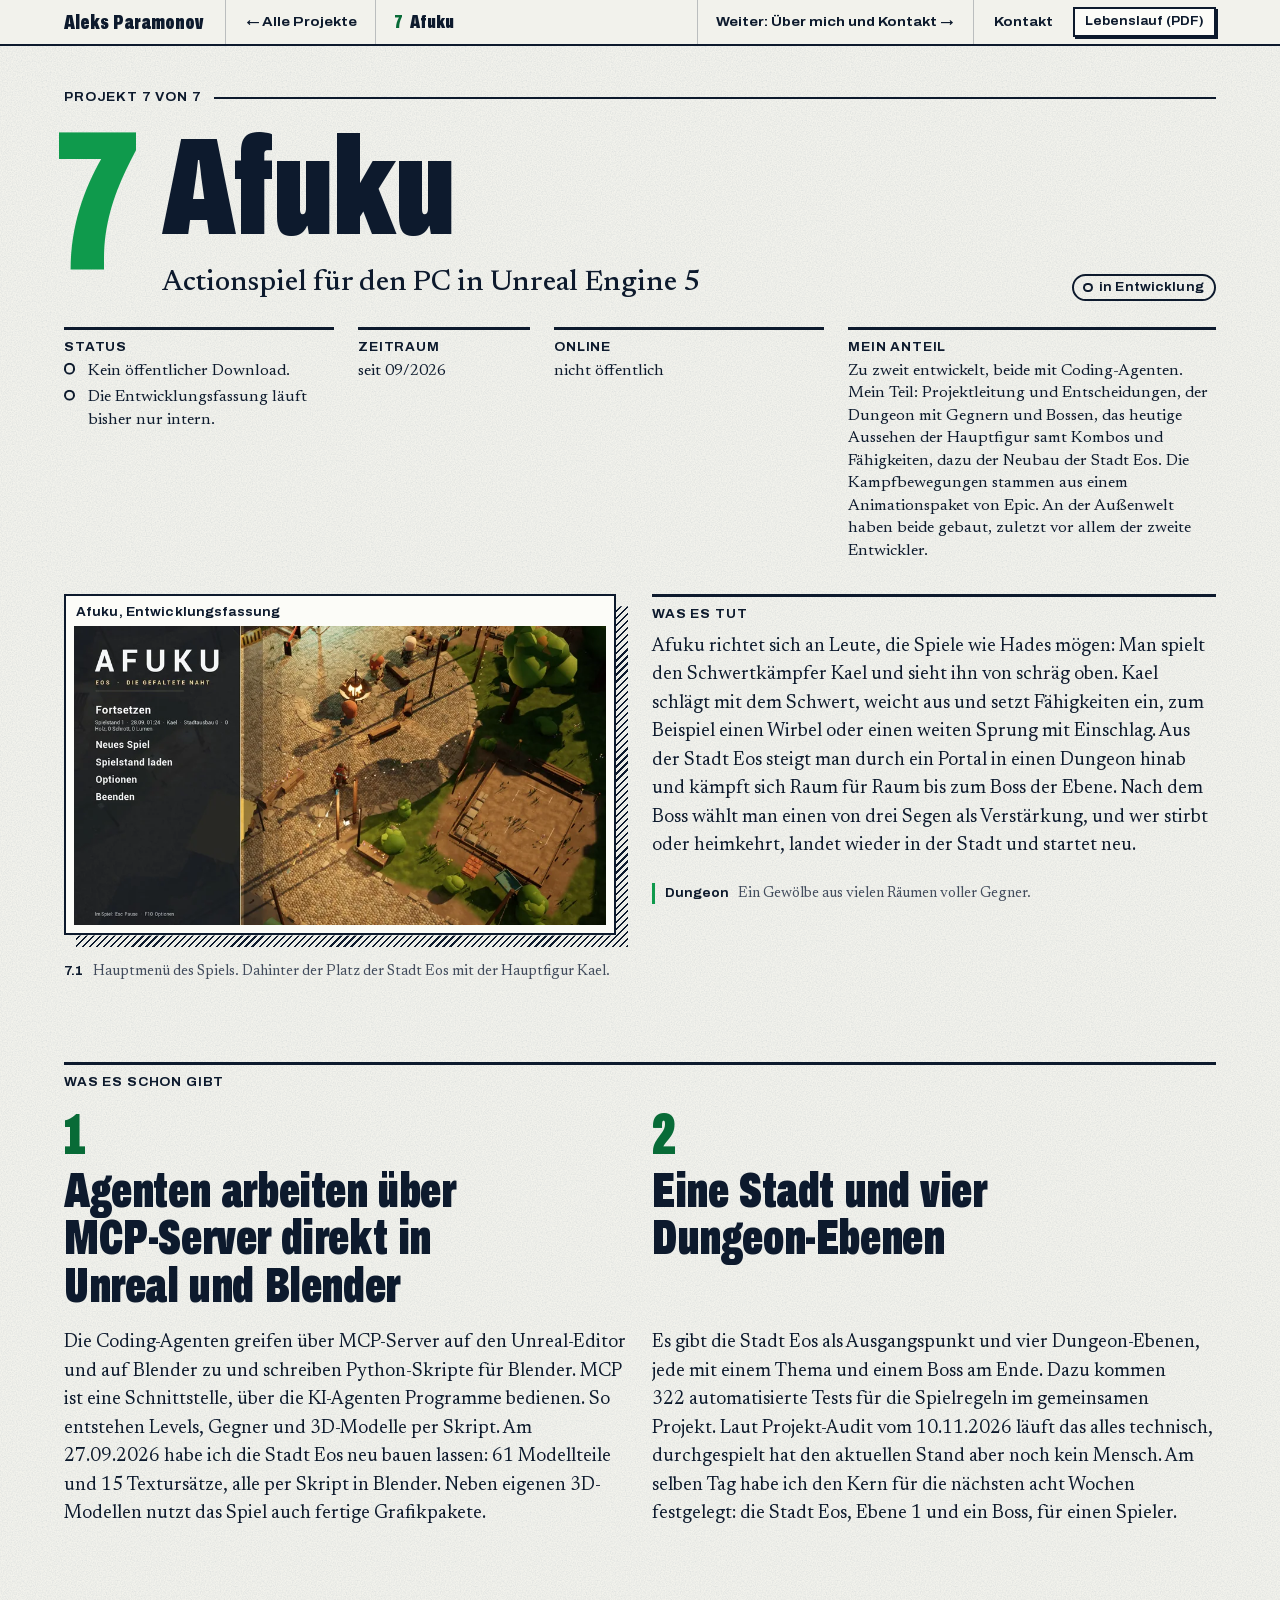
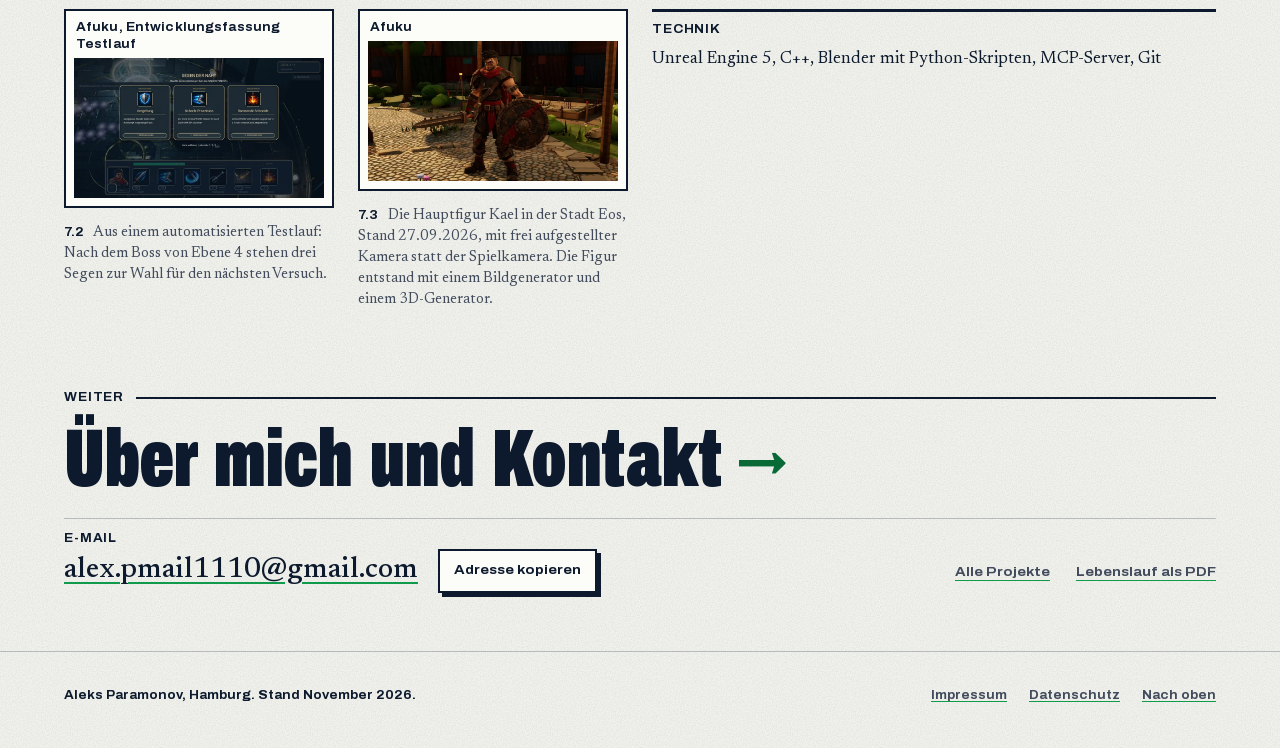
==== afuku.html @ b4097ba5 "Portfolio-Seite, erste Veröffentlichung Co-Authored-By: Claude Opus 5.5 <noreply@anthropic.com>" ====
<!doctype html>
<html lang="de">
<head>
<meta charset="utf-8">
<meta name="viewport" content="width=device-width, initial-scale=1">
<title>Afuku. Aleks Paramonov, AI Developer in Hamburg</title>
<meta name="description" content="Actionspiel für den PC in Unreal Engine 5. Fallstudie von Aleks Paramonov, AI Developer in Hamburg.">
<meta property="og:title" content="Afuku. Aleks Paramonov, AI Developer in Hamburg">
<meta property="og:description" content="Actionspiel für den PC in Unreal Engine 5. Fallstudie von Aleks Paramonov, AI Developer in Hamburg.">
<meta property="og:type" content="website">
<meta property="og:locale" content="de_DE">
<meta property="og:image" content="https://aleksparamonov.de/assets/kopf/teilen.jpg">
<meta property="og:image:width" content="1200">
<meta property="og:image:height" content="630">
<meta name="twitter:card" content="summary_large_image">
<meta name="theme-color" content="#F2F2EC">
<meta name="format-detection" content="telephone=no">
<link rel="icon" href="assets/icon.svg" type="image/svg+xml">
<link rel="apple-touch-icon" href="assets/icon-180.png">
<script>
document.documentElement.className += " js";
if (location.protocol !== "file:") {
  ["archivo-schmal-900", "archivo-breit-700", "newsreader-text"].forEach(function (n) {
    var l = document.createElement("link");
    l.rel = "preload"; l.as = "font"; l.type = "font/woff2"; l.crossOrigin = "anonymous";
    l.href = "assets/fonts/" + n + ".woff2";
    document.head.appendChild(l);
  });
}
</script>
<link rel="stylesheet" href="css/werkbuch.css">
<style>
#afuku { --abschnitt: 48px; }
@media (min-width: 700px) { #afuku { --abschnitt: 80px; } }
#afuku .projekt__kopf > .einstieg__tut { margin-top: 28px; }
#afuku .projekt__ende > .abzugreihe { margin-top: 0; }
@media (min-width: 700px) and (max-width: 1023.98px) {
  #afuku .projekt__kopf > .einstieg__tut { grid-column: 1 / 7; margin-top: 40px; }
  #afuku .projekt__ende > .abzugreihe { grid-column: 1 / -1; grid-row: 1; }
  #afuku .projekt__ende > .technik { grid-row: 2; }
}
@media (min-width: 1024px) {
  #afuku .projekt__kopf > .abzug--buehne { grid-column: 2 / 8; grid-row: 6; align-self: start; margin-top: 32px; }
  #afuku .projekt__kopf > .einstieg__tut { grid-column: 8 / -2; grid-row: 6; align-self: start; margin-top: 32px; }
  #afuku .punkte--kurz > .punkt:first-child { grid-column: 2 / 8; }
  #afuku .punkte--kurz > .punkt:nth-child(2) { grid-column: 8 / -2; }
}
@media (min-width: 1024px) and (max-width: 1279.98px) {
  #afuku .projekt__ende > .abzugreihe { grid-column: 2 / -2; grid-row: 1; }
  #afuku .projekt__ende > .technik { grid-row: 2; }
}
@media (min-width: 1280px) {
  #afuku .projekt__ende > .abzugreihe { grid-column: 2 / 8; grid-row: 1; gap: 24px; }
  #afuku .projekt__ende > .technik { grid-column: 8 / -2; grid-row: 1; }
}
</style>
<script src="js/werkbuch.js" defer></script>
</head>
<body id="oben" class="fallstudie">
<a class="sprung" href="#inhalt">Zum Inhalt springen</a>
<nav class="leiste leiste--fall" aria-label="Fallstudie">
  <div class="leiste__innen">
    <a class="leiste__marke" href="index.html#oben">Aleks Paramonov</a>
    <a class="leiste__zurueck" href="index.html#afuku"><span aria-hidden="true">←</span> <span class="leiste__lang">Alle </span>Projekte</a>
    <p class="leiste__projekt"><b>7</b> <span>Afuku</span></p>
    <a class="leiste__weiter" href="index.html#ueber-mich" aria-label="Weiter: Über mich und Kontakt">Weiter<span class="leiste__lang">: Über mich und Kontakt</span> <span aria-hidden="true">→</span></a>
    <a class="leiste__kontakt" href="index.html#kontakt">Kontakt</a>
    <a class="leiste__pdf" href="assets/Aleks_Paramonov_Lebenslauf.pdf" target="_blank" rel="noopener">Lebenslauf<span class="leiste__lang"> (PDF)</span></a>
  </div>
  <div class="leiste__fortschritt" aria-hidden="true"><span></span></div>
</nav>

<main id="inhalt">

<article class="projekt" id="afuku" aria-labelledby="afuku-titel">

  <header class="projekt__kopf blatt">
    <p class="kapitelzeile"><span>Projekt 7&nbsp;von 7<span class="kapitelzeile__name"><span class="kapitelzeile__trenner">&nbsp;· </span>Aleks&nbsp;Paramonov</span></span></p>
    <p class="projekt__nr" aria-hidden="true">7</p>
    <div class="projekt__titelfeld">
      <h1 class="projekt__titel" id="afuku-titel">Afuku</h1>
    </div>
    <p class="projekt__kurz">Actionspiel für den PC in Unreal Engine&nbsp;5</p>
    <p class="projekt__tor">
      <span class="stand stand--pille stand--bau">in Entwicklung</span>
    </p>

    <dl class="steckbrief">
      <div>
        <dt>Status</dt>
        <dd>
          <ul class="standliste">
            <li class="stand--bau">Kein öffentlicher Download.</li>
            <li class="stand--bau">Die Entwicklungsfassung läuft bisher nur intern.</li>
          </ul>
        </dd>
      </div>
      <div><dt>Zeitraum</dt><dd>seit 09/2026</dd></div>
      <div><dt>Online</dt><dd>nicht öffentlich</dd></div>
      <div><dt>Mein Anteil</dt><dd>Zu zweit entwickelt, beide mit Coding-Agenten. Mein Teil: Projektleitung und Entscheidungen, der Dungeon mit Gegnern und Bossen, das heutige Aussehen der Hauptfigur samt Kombos und Fähigkeiten, dazu der Neubau der Stadt Eos. Die Kampfbewegungen stammen aus einem Animationspaket von Epic. An der Außenwelt haben beide gebaut, zuletzt vor allem der zweite Entwickler.</dd></div>
    </dl>

    <figure class="abzug abzug--buehne">
      <div class="abzug__flaeche">
        <div class="abzug__rahmen">
          <p class="abzug__kopf"><span>Afuku, Entwicklungsfassung</span></p>
          <a class="abzug__bild" href="assets/afuku/hauptmenue.webp" data-lupe>
            <img src="assets/afuku/hauptmenue-900.webp" srcset="assets/afuku/hauptmenue-900.webp 900w, assets/afuku/hauptmenue.webp 1600w" sizes="(min-width: 1024px) 46vw, 94vw" width="1600" height="900" loading="eager" fetchpriority="high" decoding="async" alt="Titelbild mit dem Schriftzug Afuku und den Menüpunkten Fortsetzen, Neues Spiel, Spielstand laden, Optionen und Beenden. Rechts ein gepflasterter Platz mit Lagerfeuer, gesehen von schräg oben.">
          </a>
        </div>
      </div>
      <figcaption><b>7.1</b> Hauptmenü des Spiels. Dahinter der Platz der Stadt Eos mit der Hauptfigur Kael.</figcaption>
    </figure>
    <div class="einstieg__tut">
      <h2 class="rubrik">Was es tut</h2>
      <p>Afuku richtet sich an Leute, die Spiele wie Hades mögen: Man spielt den Schwertkämpfer Kael und sieht ihn von schräg oben. Kael schlägt mit dem Schwert, weicht aus und setzt Fähigkeiten ein, zum Beispiel einen Wirbel oder einen weiten Sprung mit Einschlag. Aus der Stadt Eos steigt man durch ein Portal in einen Dungeon hinab und kämpft sich Raum für Raum bis zum Boss der Ebene. Nach dem Boss wählt man einen von drei Segen als Verstärkung, und wer stirbt oder heimkehrt, landet wieder in der Stadt und startet neu.</p>
      <div class="woerter">
        <p class="wort"><b>Dungeon</b> Ein Gewölbe aus vielen Räumen voller Gegner.</p>
      </div>
    </div>
  </header>

  <section class="punkte" aria-labelledby="afuku-punkte">
    <h2 class="punkte__titel blatt" id="afuku-punkte"><span>Was es schon gibt</span></h2>
    <div class="punkte--kurz blatt">
      <div class="punkt" id="afuku-punkt-1">
        <h3><span class="punkt__nr" aria-hidden="true">1</span>Agenten arbeiten über MCP-Server direkt in Unreal und Blender</h3>
        <div class="punkt__text">
          <p>Die Coding-Agenten greifen über MCP-Server auf den Unreal-Editor und auf Blender zu und schreiben Python-Skripte für Blender. MCP ist eine Schnittstelle, über die KI-Agenten Programme bedienen. So entstehen Levels, Gegner und 3D-Modelle per Skript. Am 27.09.2026 habe ich die Stadt Eos neu bauen lassen: 61&nbsp;Modellteile und 15&nbsp;Textursätze, alle per Skript in Blender. Neben eigenen 3D-Modellen nutzt das Spiel auch fertige Grafikpakete.</p>
        </div>
      </div>
      <div class="punkt" id="afuku-punkt-2">
        <h3><span class="punkt__nr" aria-hidden="true">2</span>Eine Stadt und vier Dungeon-Ebenen</h3>
        <div class="punkt__text">
          <p>Es gibt die Stadt Eos als Ausgangspunkt und vier Dungeon-Ebenen, jede mit einem Thema und einem Boss am Ende. Dazu kommen 322&nbsp;automatisierte Tests für die Spielregeln im gemeinsamen Projekt. Laut Projekt-Audit vom 10.11.2026 läuft das alles technisch, durchgespielt hat den aktuellen Stand aber noch kein Mensch. Am selben Tag habe ich den Kern für die nächsten acht Wochen festgelegt: die Stadt Eos, Ebene&nbsp;1&nbsp;und ein Boss, für einen Spieler.</p>
        </div>
      </div>
    </div>
  </section>

  <div class="projekt__ende blatt">
    <div class="abzugreihe" data-falten="1">
      <figure class="abzug">
        <div class="abzug__flaeche">
          <div class="abzug__rahmen">
            <p class="abzug__kopf"><span>Afuku, Entwicklungsfassung</span><span>Testlauf</span></p>
            <a class="abzug__bild" href="assets/afuku/segen-auswahl.webp" data-lupe>
              <img src="assets/afuku/segen-auswahl-900.webp" srcset="assets/afuku/segen-auswahl-900.webp 900w, assets/afuku/segen-auswahl.webp 1600w" sizes="(min-width: 1280px) 23vw, (min-width: 700px) 46vw, 92vw" width="1600" height="900" loading="lazy" decoding="async" alt="Drei Karten nebeneinander mit den Segen Vergeltung, Scharfe Präzision und Brennende Schneide, jede mit Symbol und kurzer Beschreibung.">
            </a>
          </div>
        </div>
        <figcaption><b>7.2</b> Aus einem automatisierten Testlauf: Nach dem Boss von Ebene&nbsp;4&nbsp;stehen drei Segen zur Wahl für den nächsten Versuch.</figcaption>
      </figure>
      <figure class="abzug">
        <div class="abzug__flaeche">
          <div class="abzug__rahmen">
            <p class="abzug__kopf"><span>Afuku</span></p>
            <a class="abzug__bild" href="assets/afuku/kael-in-eos.webp" data-lupe>
              <img src="assets/afuku/kael-in-eos-900.webp" srcset="assets/afuku/kael-in-eos-900.webp 900w, assets/afuku/kael-in-eos.webp 1280w" sizes="(min-width: 1280px) 23vw, (min-width: 700px) 46vw, 92vw" width="1280" height="720" loading="lazy" decoding="async" alt="Ein Kämpfer mit rotem Schal, großem Schrottschwert und rundem Schild steht auf einem gepflasterten Platz.">
            </a>
          </div>
        </div>
        <figcaption><b>7.3</b> Die Hauptfigur Kael in der Stadt Eos, Stand 27.09.2026, mit frei aufgestellter Kamera statt der Spielkamera. Die Figur entstand mit einem Bildgenerator und einem 3D-Generator.</figcaption>
      </figure>
    </div>
    <div class="technik">
      <h2 class="rubrik">Technik</h2>
      <p>Unreal Engine&nbsp;5, C++, Blender mit Python-Skripten, MCP-Server, Git</p>
    </div>
  </div>

  <nav class="fall-ende blatt" aria-label="Weiter">
    <p class="fall-ende__kapitel">Weiter</p>
    <a class="fall-ende__naechstes" href="index.html#ueber-mich">
      <span class="fall-ende__name">Über mich und Kontakt</span>
    </a>
    <p class="fall-ende__kontakt"><span class="kontakt__art">E-Mail</span> <a href="mailto:alex.pmail1110@gmail.com?subject=AI%20Developer%2C%20Aleks%20Paramonov">alex.pmail1110@gmail.com</a>
      <button class="knopf knopf--klein kontakt__kopieren" type="button" data-kopieren="alex.pmail1110@gmail.com" hidden>Adresse kopieren</button></p>
    <p class="fall-ende__wege"><a href="index.html#afuku">Alle Projekte</a> <a href="assets/Aleks_Paramonov_Lebenslauf.pdf" target="_blank" rel="noopener">Lebenslauf als PDF</a></p>
  </nav>
</article>

</main>

<footer class="fuss blatt">
  <p>Aleks Paramonov, Hamburg. Stand November 2026.</p>
  <p class="fuss__links"><a href="impressum.html">Impressum</a> <a href="datenschutz.html">Datenschutz</a> <a href="#inhalt">Nach oben</a></p>
</footer>

</body>
</html>
---- css/werkbuch.css ----
/* Werkbuch. Portfolio Aleks Paramonov. Stand November 2026.
   Papier, Tinte, ein Gruenstift. Mobil zuerst, ab 700 px acht Spalten, ab 1024 px zwoelf.

   Inhalt
   01 Schriften und Ersatzschriften   07 Fallstudie: Kopf           13 Balken, Zettel, Wort
   02 Werte (Farben, Masse)           08 Abzug (ein Rahmen)         14 Ende einer Fallstudie, Schlussblock
   03 Grundlagen                      09 Buehne und Video           15 (frei, Kacheln seit Runde 4 entfernt)
   04 Raster                          10 Stiftmarken                16 Schlussabschnitte
   05 Leiste                          11 Punkte und Bildreihen      17 Lupe (Dialog)
   06 Kopf                            12 Vergleich und Ablauf       18 Unterseiten, Druck

   Feste Rollen der Schriften (nicht aendern):
   Archivo schmal  nur Titel und Ziffern          (--f-plakat)
   Archivo breit   nur kleine Etiketten und Knoepfe (--f-etikett)
   Newsreader      nur Lesetext, Bildunterschriften und gruene Stiftnotizen (--f-text)
   Seit Runde 4 (G6) gibt es keine Handschrift mehr: Notizen stehen in Newsreader halbfett und gruen.

   Hover (G9): Jede :hover-Regel steht in @media (hover: hover) and (pointer: fine).
   Auf Touch-Geraeten bleibt so kein Hover-Zustand nach dem Tippen haengen. :active bleibt ausserhalb.

   Schatten-Regel: Die Schraffur gehoert nur der Buehne und dem Zettel mit Zahlen.
   Alle anderen Abzuege tragen nur den 2-px-Rahmen. Knoepfe haben eine Tintenkante,
   nur der Hauptknopf eine gruene.
*/

/* ============================================================
   01 Schriften
   ============================================================ */
@font-face {
  font-family: "Archivo Schmal";
  src: url("../assets/fonts/archivo-schmal-900.woff2") format("woff2");
  font-weight: 400 900; font-style: normal; font-display: swap;
}
@font-face {
  font-family: "Archivo Breit";
  src: url("../assets/fonts/archivo-breit-700.woff2") format("woff2");
  font-weight: 400 900; font-style: normal; font-display: swap;
}
@font-face {
  font-family: "Newsreader";
  src: url("../assets/fonts/newsreader-text.woff2") format("woff2");
  font-weight: 400 650; font-style: normal; font-display: swap;
}
/* Ersatzschriften mit angepasster Laufweite. Die Werte stammen aus werkzeug/schriften.py
   und sind etwas kleiner gewaehlt als gemessen, damit kein Titel abgeschnitten wird,
   solange die Webschrift noch laedt oder wenn sie fehlt. */
@font-face {
  font-family: "Plakat Ersatz A";
  src: local("Impact");
  size-adjust: 84%; ascent-override: 104%; descent-override: 25%; line-gap-override: 0%;
}
@font-face {
  font-family: "Plakat Ersatz B";
  src: local("Arial Narrow Bold"), local("ArialNarrow-Bold");
  font-weight: 400 900;
  size-adjust: 88%; ascent-override: 100%; descent-override: 24%; line-gap-override: 0%;
}
@font-face {
  font-family: "Plakat Ersatz C";
  src: local("Arial Bold"), local("Arial-BoldMT"), local("Helvetica Neue Bold"), local("HelveticaNeue-Bold"),
       local("Helvetica Bold"), local("Helvetica-Bold"), local("Roboto Bold"), local("Roboto-Bold"),
       local("Liberation Sans Bold"), local("LiberationSans-Bold"), local("Noto Sans Bold"), local("NotoSans-Bold");
  font-weight: 400 900;
  size-adjust: 70%; ascent-override: 124%; descent-override: 30%; line-gap-override: 0%;
}
@font-face {
  font-family: "Etikett Ersatz A";
  src: local("Verdana Bold"), local("Verdana-Bold");
  font-weight: 400 900;
  size-adjust: 93%; ascent-override: 94%; descent-override: 23%; line-gap-override: 0%;
}
@font-face {
  font-family: "Etikett Ersatz B";
  src: local("Arial Bold"), local("Arial-BoldMT"), local("Helvetica Neue Bold"), local("HelveticaNeue-Bold"),
       local("Roboto Bold"), local("Roboto-Bold"), local("Liberation Sans Bold"), local("LiberationSans-Bold");
  font-weight: 400 900;
  size-adjust: 110%; ascent-override: 80%; descent-override: 19%; line-gap-override: 0%;
}
@font-face {
  font-family: "Text Ersatz A";
  src: local("Georgia");
  size-adjust: 96%; ascent-override: 77%; descent-override: 28%; line-gap-override: 0%;
}
@font-face {
  font-family: "Text Ersatz B";
  src: local("Times New Roman"), local("TimesNewRomanPSMT"), local("Liberation Serif"), local("Noto Serif");
  size-adjust: 105%; ascent-override: 70%; descent-override: 25%; line-gap-override: 0%;
}

/* ============================================================
   02 Werte
   ============================================================ */
:root {
  /* Farben */
  --papier: #F2F2EC;       /* Grund der Seite */
  --zettel: #FCFCF8;       /* Rand der Abzuege, Zettel, leise Knoepfe */
  --tinte: #0D1A2D;        /* Schrift, Linien, Schraffur */
  --tinte-2: #414B5C;      /* Bildunterschriften: 7,8 zu 1 auf Papier */
  --gruen: #0F9A4C;        /* Flaechen, grosse Ziffern, Stiftstriche. Auf Papier nur fuer Grosses (3,25 zu 1). Tinte darauf: 4,8 zu 1 */
  --gruen-tief: #086B37;   /* gruene Schrift auf Papier: Notizen, kleine Ziffern (5,9 zu 1) */
  --gruen-hell: #37D886;   /* nur auf Tinte: Punkt im Etikett live, Linien im Kontaktfeld */
  --linie: rgba(13, 26, 45, .24);

  /* Schriften */
  --f-plakat: "Archivo Schmal", "Plakat Ersatz A", "Plakat Ersatz B", "Plakat Ersatz C", "Arial Narrow", sans-serif;
  --f-etikett: "Archivo Breit", "Etikett Ersatz A", "Etikett Ersatz B", Verdana, Arial, sans-serif;
  --f-text: "Newsreader", "Text Ersatz A", "Text Ersatz B", Georgia, "Times New Roman", serif;

  /* Schriftgroessen. Nichts auf der Seite ist kleiner als 12 px (.75rem). */
  --t-etikett: .75rem;
  --t-etikett-gross: .8125rem;
  --t-klein: .9375rem;
  --t-text: 1.125rem;
  --t-vorspann: clamp(1.3rem, 1.02rem + 1.25vw, 1.8rem);
  --t-punkt: clamp(2.1rem, 1.5rem + 2.4vw, 3.1rem);
  --t-rubrik: clamp(3rem, 1.9rem + 5vw, 5.4rem);
  --t-hand: 1.3rem;          /* gruene Notizen (.abzug__notiz, .hand), auf allen Breiten gleich */

  /* Abstaende */
  --a1: 4px; --a2: 8px; --a3: 12px; --a4: 16px; --a5: 24px; --a6: 32px; --a7: 48px; --a8: 64px; --a9: 96px; --a10: 128px;
  --rand: 16px;
  --leiste-h: 48px;
  --abschnitt: 72px;         /* Abstand zwischen grossen Bloecken */
  --projekt-luft: 28px;      /* Luft ueber dem Kopf einer Fallstudie (unter der Leiste) */

  /* Abzug: ein Rahmen fuer alle Medien */
  --passepartout: 6px;       /* heller Rand */
  --schatten: 8px;           /* Versatz der Schraffur (nur Buehne und Zahlen-Zettel) */
  --schraffur: repeating-linear-gradient(-45deg, var(--tinte) 0 1.6px, transparent 1.6px 5px);
  --winkel: polygon(calc(100% - var(--schatten)) 0, 100% 0, 100% 100%, 0 100%, 0 calc(100% - var(--schatten)), calc(100% - var(--schatten)) calc(100% - var(--schatten)));

  /* Knopf: volle Kante */
  --kante: 4px 4px 0 var(--tinte);

  /* Pfeile fuer den Ablauf (Tinte) */
  --pfeil-unten: url("data:image/svg+xml,%3Csvg xmlns='http://www.w3.org/2000/svg' viewBox='0 0 14 26'%3E%3Cpath d='M7 1.5v21M1.8 17.2 7 22.6l5.2-5.4' fill='none' stroke='%230D1A2D' stroke-width='2.2' stroke-linecap='round' stroke-linejoin='round'/%3E%3C/svg%3E");
  --pfeil-rechts: url("data:image/svg+xml,%3Csvg xmlns='http://www.w3.org/2000/svg' viewBox='0 0 30 14'%3E%3Cpath d='M2 7h25M21.6 1.8 27 7l-5.4 5.2' fill='none' stroke='%230D1A2D' stroke-width='2.2' stroke-linecap='round' stroke-linejoin='round'/%3E%3C/svg%3E");

  color-scheme: light;
}

/* ============================================================
   03 Grundlagen
   ============================================================ */
*, *::before, *::after { box-sizing: border-box; }

html {
  -webkit-text-size-adjust: 100%; text-size-adjust: 100%;
  -webkit-tap-highlight-color: transparent;
  /* Weiches Scrollen setzt werkbuch.js erst nach dem Laden (Runde 5, B5): Der Rueckweg index.html#<key>
     springt so sofort auf die Karte, statt animiert ueber die ganze Startseite zu laufen. */
  scroll-padding-top: calc(var(--leiste-h) + 12px);
}

body {
  margin: 0;
  background-color: var(--papier);
  background-image: url("data:image/svg+xml,%3Csvg xmlns='http://www.w3.org/2000/svg' width='240' height='240'%3E%3Cfilter id='k'%3E%3CfeTurbulence type='fractalNoise' baseFrequency='.8' numOctaves='2' stitchTiles='stitch'/%3E%3CfeColorMatrix values='0 0 0 0 .05 0 0 0 0 .1 0 0 0 0 .18 0 0 0 .18 -.06'/%3E%3C/filter%3E%3Crect width='240' height='240' filter='url(%23k)'/%3E%3C/svg%3E");
  color: var(--tinte);
  font-family: var(--f-text);
  font-size: var(--t-text);
  line-height: 1.5;
  font-synthesis: none;
  font-variant-numeric: lining-nums;
  -webkit-font-smoothing: antialiased;
}

main { display: block; overflow-x: clip; }

img, video, svg { display: block; max-width: 100%; }
img, video { height: auto; }
p, h1, h2, h3, h4, figure, dl, dd, ol, ul, blockquote { margin: 0; }
ol, ul { padding: 0; list-style: none; }
strong, b { font-weight: 650; }
em { font-style: normal; font-weight: 600; }

a { color: inherit; text-decoration-line: underline; text-decoration-thickness: 2px; text-underline-offset: .18em; text-decoration-color: var(--gruen); }
@media (hover: hover) and (pointer: fine) {
  a:hover { text-decoration-thickness: 4px; }
}

/* Fokus: zweifarbiger Ring, sichtbar auf Papier, Gruen und dunklem Video */
:focus:not(:focus-visible) { outline: none; }
:focus-visible {
  outline: 3px solid var(--tinte);
  outline-offset: 2px;
  box-shadow: 0 0 0 5px var(--zettel), 0 0 0 8px var(--tinte);
  border-radius: 1px;
}

.unsichtbar {
  position: absolute !important; width: 1px; height: 1px; overflow: hidden;
  clip-path: inset(50%); white-space: nowrap;
}

.sprung {
  position: absolute; left: 16px; top: -90px; z-index: 60;
  background: var(--tinte); color: var(--papier);
  font-family: var(--f-etikett); font-size: var(--t-etikett-gross); padding: 14px 18px;
  text-decoration: none;
}
.sprung:focus { top: 8px; }

/* Schriftrollen als Klassen (fuer eigene Abschnitte) */
.plakat { font-family: var(--f-plakat); font-weight: 900; line-height: .86; letter-spacing: -.012em; }
.etikett { font-family: var(--f-etikett); font-weight: 700; font-size: var(--t-etikett); line-height: 1.3; letter-spacing: .01em; }
.hand { font-family: var(--f-text); font-weight: 600; font-size: var(--t-hand); line-height: 1.2; color: var(--gruen-tief); }
.vorspann { font-size: var(--t-vorspann); line-height: 1.27; font-weight: 500; text-wrap: pretty; }

/* Rubrik: kleine Zwischenueberschrift (Was es ist, Technik, Zum Nachpruefen ...) */
.rubrik {
  font-family: var(--f-etikett); font-weight: 700; font-size: var(--t-etikett-gross); line-height: 1.3; letter-spacing: .01em;
  border-top: 3px solid var(--tinte); padding-top: 10px; margin-bottom: 10px;
}

/* Plakatschrift: Archivo schmal setzt enge Wortabstaende. Etwas mehr Luft zwischen den Woertern.
   Unter 2rem kein negativer Buchstabenabstand. */
.plakat, .kopf__name, .kopf__fakten dd, .lage__name, .projekt__titel, .beleg__text > :is(h3, h4), .punkt > :is(h3, h4),
.leitsatz span, .schritte b, .abschnitt__titel, .zeitleiste dt, .kontakt__wege a,
.leiste__marke, .leiste__projekt, .vergleich dd { word-spacing: .12em; }
.kopf__fakten dd, .lage__name, .zeitleiste dt, .schritte b, .leiste__marke, .leiste__projekt, .vergleich dd { letter-spacing: 0; }

/* Text-Abstaende nach WCAG 1.4.12: grosse Woerter duerfen umbrechen, statt aus dem Bild zu laufen */
.kopf__name, .leitsatz span, .projekt__titel, .abschnitt__titel, .punkte__titel, .kontakt__wege a { overflow-wrap: anywhere; }
.kontakt__wege a { max-width: 100%; }

/* Knoepfe: ein Hauptknopf in Tinte mit gruener Kante, alle anderen leiser mit Tintenkante */
.knopf {
  display: inline-flex; align-items: center; justify-content: center; gap: .5em;
  min-height: 48px; padding: 10px 18px;
  border: 2px solid var(--tinte);
  background: var(--zettel); color: var(--tinte);
  box-shadow: var(--kante);
  font-family: var(--f-etikett); font-weight: 700; font-size: .875rem; line-height: 1.15;
  text-decoration: none; text-align: center;
  transition: translate .12s ease, box-shadow .12s ease;
}
.knopf--haupt { background: var(--tinte); color: var(--zettel); box-shadow: 4px 4px 0 var(--gruen); }
@media (hover: hover) and (pointer: fine) {
  .knopf:hover { translate: -2px -2px; box-shadow: 6px 6px 0 var(--tinte); }
  .knopf--haupt:hover { box-shadow: 6px 6px 0 var(--gruen); }
}
.knopf:active { translate: 2px 2px; box-shadow: 2px 2px 0 var(--tinte); }
.knopf:focus-visible { box-shadow: 0 0 0 5px var(--zettel), 0 0 0 8px var(--tinte); }
.knopf--klein { min-height: 44px; padding: 8px 14px; font-size: var(--t-etikett-gross); }
.knopf[href^="http"]::after { content: "\2197"; content: "\2197" / ""; font-size: 1.1em; line-height: 1; }

/* Stand: jede Form steht fuer einen Zustand, nie nur die Farbe */
.stand {
  display: inline-flex; align-items: center; gap: .55em;
  font-family: var(--f-etikett); font-weight: 700; font-size: var(--t-etikett); line-height: 1.25; letter-spacing: .01em;
}
.stand::before {
  content: ""; flex: none; width: .82em; height: .82em; border-radius: 50%;
  background: currentColor;
  -webkit-print-color-adjust: exact; print-color-adjust: exact;
}
.stand--test::before { background: linear-gradient(90deg, currentColor 50%, transparent 50%); box-shadow: inset 0 0 0 2px currentColor; }
.stand--bau::before { background: none; box-shadow: inset 0 0 0 2px currentColor; }
.stand--versuch::before { border-radius: 1px; }
.stand--pille { border: 2px solid var(--tinte); border-radius: 99px; padding: .34em .85em .36em .7em; }
.stand--pille.stand--live { background: var(--tinte); color: var(--zettel); -webkit-print-color-adjust: exact; print-color-adjust: exact; }
.stand--pille.stand--live::before { background: var(--gruen-hell); }

/* ============================================================
   04 Raster
   ============================================================ */
.blatt {
  display: grid;
  grid-template-columns: minmax(0, 1fr);
  padding-inline: var(--rand);
}

/* ============================================================
   05 Leiste: laeuft auf jeder Seite oben mit
   Startseite:  .leiste__marke, .leiste__wege (vier Links auf Abschnitte), .leiste__pdf
   Fallstudie:  .leiste--fall mit .leiste__marke (ab 1024 px), .leiste__zurueck, .leiste__projekt,
                .leiste__weiter, .leiste__kontakt (ab 1024 px), .leiste__pdf
   Das Script markiert auf der Startseite den Abschnitt, in dem man liest (aria-current),
   und fuellt auf jeder Seite den gruenen Fortschrittsstrich.
   Am Handy (unter 700 px) steht der Lebenslauf als Feld wie die Wege, ohne Knopfkante:
   Startseite  Projekte | Ueber mich | Kontakt | Lebenslauf
   Fallstudie  <- Projekte | N |        Weiter -> | Lebenslauf
   Die Reihenfolge im Bild ist die Reihenfolge im HTML (Tab-Taste, Screenreader, G8).
   Ab 700 px ist der Lebenslauf ein kleiner Knopf rechts.
   ============================================================ */
.leiste {
  position: sticky; top: 0; z-index: 40;
  display: flex; align-items: stretch;
  min-height: var(--leiste-h);
  background: var(--papier);
  border-bottom: 2px solid var(--tinte);
  font-family: var(--f-etikett); font-weight: 700; font-size: var(--t-etikett); line-height: 1.15;
}
.leiste__innen { display: contents; }
.leiste a { color: var(--tinte); text-decoration: none; }
.leiste a:focus-visible { outline-offset: -5px; box-shadow: inset 0 0 0 2px var(--zettel); }
.leiste__marke, .leiste__kontakt { display: none; }
/* Zusatz eines Wegs ("Alle", ": Name", " (PDF)") und Name des Projekts: sichtbar erst ab 700 px.
   Darunter bleiben sie fuer Screenreader im Namen des Links (G8): "Weiter: Outava", "Lebenslauf (PDF)".
   Immer ein ganzes Wort mit Leerzeichen davor, damit der sichtbare Text am Anfang des Namens steht. */
@media (max-width: 699.98px) {
  .leiste__lang, .leiste__projekt span {
    position: absolute; width: 1px; height: 1px; overflow: hidden;
    clip-path: inset(50%); white-space: nowrap;
  }
  /* "Alle" vor "Projekte" faellt ganz weg: es nennt kein anderes Ziel, und der Name beginnt so mit dem sichtbaren Wort */
  .leiste__zurueck .leiste__lang { display: none; }
}

/* Startseite am Handy: vier gleich breite Felder ueber die ganze Breite (drei Wege und der Lebenslauf) */
.leiste__wege { flex: 3 1 0; min-width: 0; display: flex; margin: 0; padding: 0; list-style: none; font-size: 0; }
.leiste__wege > ul, .leiste__wege > ol { flex: 1 1 auto; min-width: 0; display: flex; }
.leiste__wege li { flex: 1 1 0; min-width: 0; display: flex; }
.leiste__wege li + li, .leiste__wege > a + a { border-left: 1px solid var(--linie); }
.leiste__wege a, .leiste .leiste__pdf {
  flex: 1 1 0; min-width: 0; min-height: 44px;
  display: flex; align-items: center; justify-content: center; text-align: center;
  padding: 4px 3px;
  font-size: var(--t-etikett); line-height: 1.1;
  hyphens: manual; overflow-wrap: normal;
}
.leiste__wege .leiste__breit { display: none; }
@media (hover: hover) and (pointer: fine) {
  .leiste__wege a:hover, .leiste .leiste__pdf:hover { text-decoration: underline; text-decoration-color: var(--gruen); text-decoration-thickness: 3px; text-underline-offset: .3em; }
}
.leiste__wege a[aria-current] { background: var(--tinte); color: var(--zettel); text-decoration: none; }
.leiste .leiste__pdf { border-left: 1px solid var(--linie); white-space: nowrap; }

/* Fallstudie am Handy: links zurueck und Ziffer, rechts weiter und Lebenslauf */
.leiste--fall { display: grid; grid-template-columns: auto auto minmax(0, 1fr) auto; padding-inline: var(--rand); }
.leiste--fall .leiste__innen > * { grid-row: 1; }
/* display: block, damit die Leerzeichen zwischen Pfeil und Wort bleiben (in flex fallen sie weg) */
.leiste__zurueck, .leiste__weiter, .leiste__kontakt { align-self: center; line-height: 44px; white-space: nowrap; }
.leiste__zurueck, .leiste__weiter { display: block; }
.leiste__zurueck { grid-column: 1; padding-right: 12px; }
.leiste__weiter { grid-column: 3; justify-self: end; padding-inline: 12px; }
@media (hover: hover) and (pointer: fine) {
  .leiste__zurueck:hover, .leiste__weiter:hover, .leiste__kontakt:hover { text-decoration: underline; text-decoration-color: var(--gruen); text-decoration-thickness: 3px; text-underline-offset: .3em; }
}
.leiste__projekt {
  grid-column: 2; align-self: center; min-width: 0;
  padding: 0 12px; border-left: 1px solid var(--linie); border-right: 1px solid var(--linie);
  font-family: var(--f-plakat); font-weight: 900; font-size: 1.05rem; line-height: 44px; text-align: center;
  white-space: nowrap; overflow: hidden; text-overflow: ellipsis;
}
.leiste__projekt b { font-weight: 900; color: var(--gruen-tief); }
.leiste--fall .leiste__pdf { grid-column: 4; align-self: stretch; padding-inline: 12px 0; border-left: 1px solid var(--linie); }

/* Fortschritt: Anteil der Seite, der schon gelesen ist */
.leiste__fortschritt { position: absolute; left: 0; right: 0; bottom: -2px; height: 2px; pointer-events: none; }
.leiste__fortschritt span { display: block; height: 100%; background: var(--gruen); transform-origin: left center; transform: scaleX(var(--fortschritt, 0)); }

/* ============================================================
   06 Kopf
   ============================================================ */

.kopf.blatt {
  grid-template-columns: minmax(0, 36%) minmax(0, 1fr);
  column-gap: 14px;
  padding-top: 10px; padding-bottom: 40px;
}
.kopf > * { grid-column: 1 / -1; }

.kopf__namefeld { container-type: inline-size; }
.kopf__name {
  font-family: var(--f-plakat); font-weight: 900; letter-spacing: -.012em;
  font-size: 25cqi; line-height: .8;
}
.kopf__name span { display: block; }

.kopf__rolle { display: flex; flex-wrap: wrap; align-items: center; gap: 6px 10px; margin-top: 10px; }
.kopf__beruf {
  background: var(--gruen); color: var(--tinte);
  font-family: var(--f-etikett); font-weight: 700; font-size: 1.2rem; line-height: 1.1;
  padding: .26em .5em .3em;
  rotate: -1.5deg;
  -webkit-print-color-adjust: exact; print-color-adjust: exact;
}
.kopf__ort {
  font-family: var(--f-etikett); font-weight: 700; font-size: var(--t-etikett-gross); line-height: 1.1;
  border: 2px solid var(--tinte); padding: .42em .7em;
}
.kopf__zusatz { flex-basis: 100%; font-size: .9375rem; line-height: 1.3; font-weight: 500; }

/* Portraet */
.kopf__portrait {
  grid-column: 1; align-self: start;
  margin: 14px 0 0 8px;
  border: 2px solid var(--tinte);
  box-shadow: -8px 8px 0 var(--gruen);     /* der gruene Block gehoert allein dem Portraet */
  rotate: -2deg;
  background: var(--tinte);
}
.kopf__portrait img { width: 100%; aspect-ratio: 435 / 580; object-fit: cover; }

.kopf__satz { font-size: 1.125rem; line-height: 1.3; font-weight: 500; margin-top: 16px; text-wrap: pretty; }

.kopf__fakten {
  display: grid; grid-template-columns: 1fr 1fr; column-gap: 14px;
  margin-top: 14px; border-top: 3px solid var(--tinte);
}
.kopf__fakten > div { padding: 7px 0 8px; border-bottom: 1px solid var(--linie); }
.kopf__fakten dt { font-family: var(--f-etikett); font-weight: 700; font-size: var(--t-etikett); line-height: 1.3; letter-spacing: .01em; }
.kopf__fakten dd { font-family: var(--f-plakat); font-weight: 900; font-size: 1.26rem; line-height: 1.02; margin-top: 3px; }

.kopf__knoepfe { display: flex; flex-wrap: wrap; align-items: center; gap: 12px; margin-top: 24px; }
.kopf__knoepfe .knopf--haupt { flex: 1 1 100%; }
.kopf__knoepfe .knopf { flex: 1 1 auto; }

/* Lagebild: sieben Projekte und ihr Stand */
.lage { display: grid; grid-template-columns: 1fr 1fr; column-gap: 14px; margin-top: 28px; border-top: 3px solid var(--tinte); }
.lage li { border-bottom: 1px solid var(--linie); }
.lage a {
  display: grid; grid-template-columns: 1.5rem minmax(0, 1fr); column-gap: 8px; align-items: center;
  min-height: 56px; padding: 7px 0; text-decoration: none;
}
.lage__nr { grid-row: 1 / span 2; font-family: var(--f-plakat); font-weight: 900; font-size: 2.3rem; line-height: .8; color: var(--gruen-tief); }
.lage__name { font-family: var(--f-plakat); font-weight: 900; font-size: clamp(1rem, 5vw, 1.2rem); line-height: 1; hyphens: manual; }
.lage .stand { font-size: var(--t-etikett); }
@media (hover: hover) and (pointer: fine) {
  .lage a:hover .lage__name { text-decoration: underline; text-decoration-color: var(--gruen); text-decoration-thickness: 3px; text-underline-offset: .12em; }
}

/* ============================================================
   07 Fallstudie: Kapitelzeile, Ziffer, Titel, Steckbrief
   Reihen im Kopf: 1 Kapitelzeile, 2 bis 4 Ziffer neben Titel, Kurzzeile und Knoepfen,
   danach in der Reihenfolge des HTML: Steckbrief, Buehne (oder Reihe mit zwei Abzuegen), Zettel.
   ============================================================ */
.projekt { padding-top: var(--projekt-luft); }

.projekt__kopf.blatt { grid-template-columns: auto minmax(0, 1fr); column-gap: 12px; align-items: end; }
.projekt__kopf > * { grid-column: 1 / -1; }

/* "Projekt 3 von 7" mit einer Linie bis zum Rand */
.kapitelzeile {
  grid-column: 1 / -1; grid-row: 1;
  display: flex; align-items: center; gap: 12px;
  margin-bottom: 16px;
  font-family: var(--f-etikett); font-weight: 700; font-size: var(--t-etikett-gross); line-height: 1.3; letter-spacing: .01em;
}
.kapitelzeile::after { content: ""; flex: 1 1 auto; height: 2px; background: var(--tinte); }
/* Name in der Kapitelzeile (Runde 5, B6; ab 1024 px aus, siehe unten). Unter 375 px passt "Projekt 3 von 7 · Aleks Paramonov"
   nicht mehr neben die Linie, sie fiele weg. Dann bleibt die Linie hinter der Nummer, der Name steht allein
   in der zweiten Zeile, ohne Trennpunkt. */
@media (max-width: 374.98px) {
  .kapitelzeile { flex-wrap: wrap; row-gap: 2px; }
  .kapitelzeile > span { display: contents; }
  .kapitelzeile::after { order: 1; }
  .kapitelzeile__name { order: 2; flex-basis: 100%; }
  .kapitelzeile__trenner { display: none; }
}

.projekt__nr {
  grid-column: 1; grid-row: 2;
  font-family: var(--f-plakat); font-weight: 900; font-size: 7.6rem; line-height: .74; color: var(--gruen);
  margin: 0 0 -.02em -.03em;
}
.projekt__titelfeld { grid-column: 2; grid-row: 2; container-type: inline-size; min-width: 0; }
.projekt__titel {
  font-family: var(--f-plakat); font-weight: 900; letter-spacing: -.012em;
  /* --titel-em: Breite der laengsten Zeile in em. Werte je Projekt stehen unten. */
  font-size: min(calc(93cqi / var(--titel-em-schmal, var(--titel-em, 4))), 5.4rem);
  line-height: .86; hyphens: manual;
}
.projekt__kurz { font-size: var(--t-vorspann); line-height: 1.24; font-weight: 500; margin-top: 16px; text-wrap: pretty; }
.projekt__tor { margin-top: 16px; display: flex; flex-wrap: wrap; align-items: center; gap: 12px 16px; }
/* Jeder Status ist eine Pille mit Rahmen (G4). Nur "live" ist gefuellt. */

/* Breite der Titel in em (gemessen mit Archivo schmal 900). Zweite Zahl: laengste Zeile nach dem Umbruch am Handy. */
#zodiacally       { --titel-em: 3.63; }
#geschenkideen    { --titel-em: 8.72; --titel-em-schmal: 5.6; }
#proteinvergleich { --titel-em: 5.7;  --titel-em-schmal: 3.2; }
#outava           { --titel-em: 2.5; }
#hoerbuch         { --titel-em: 4.86; --titel-em-schmal: 3.13; }
#afuku            { --titel-em: 2.1; }
#agenten          { --titel-em: 8.31; --titel-em-schmal: 5.2; }

.steckbrief { margin-top: 26px; border-bottom: 2px solid var(--tinte); }
.steckbrief > div { display: grid; grid-template-columns: 6.2rem minmax(0, 1fr); column-gap: 10px; padding: 10px 0 11px; border-top: 1px solid var(--tinte); }
.steckbrief > div:first-child { border-top-width: 3px; }
.steckbrief dt { font-family: var(--f-etikett); font-weight: 700; font-size: var(--t-etikett); line-height: 1.3; padding-top: .28em; }
.steckbrief dd { font-size: 1rem; line-height: 1.4; }
.steckbrief a { overflow-wrap: anywhere; padding-block: 14px; margin-block: -14px; }   /* 44 px hoch zum Tippen, ohne die Zeile zu verschieben (G12) */
/* Am Handy: Etikett ueber der Angabe, Zeitraum und Online nebeneinander. Lange Angaben ("Mein Anteil")
   laufen so ueber die ganze Breite statt in einer schmalen Spalte neben dem Etikett.
   Steht unter "Online" eine Adresse, bekommt sie die ganze Breite und bricht nicht mitten im Wort (G5);
   "Zeitraum" steht dann ebenfalls allein in seiner Zeile. */
@media (max-width: 699.98px) {
  .steckbrief { display: grid; grid-template-columns: repeat(2, minmax(0, 1fr)); column-gap: 20px; }
  .steckbrief > div { grid-column: 1 / -1; grid-template-columns: minmax(0, 1fr); row-gap: 3px; padding: 9px 0 12px; align-content: start; }
  .steckbrief > div:nth-child(2), .steckbrief > div:nth-child(3) { grid-column: auto; }
  .steckbrief > div:nth-child(3):has(a), .steckbrief:has(> div:nth-child(3) a) > div:nth-child(2) { grid-column: 1 / -1; }
  .steckbrief dt { padding-top: 0; }
  .steckbrief a { overflow-wrap: normal; }
  /* Erst die Buehne, dann der Steckbrief (G7): Im ersten Bildschirm steht ein Bild des Produkts.
     Nur das Bild wandert, das HTML bleibt in seiner Reihenfolge (Steckbrief, Buehne, Was es tut). */
  .projekt__kopf > .steckbrief, .projekt__kopf > .zettel { order: 3; }
  .projekt__kopf > .einstieg__tut { order: 4; }
  /* Seit G7 folgt auf den Steckbrief immer ein Block mit eigener Linie oben ("Was es tut", Zettel oder der
     naechste Abschnitt). Die Linie unten entfaellt deshalb wie ab 700 px, sonst stehen zwei Linien uebereinander. */
  .projekt__kopf > .steckbrief { border-bottom: 0; }
}
.standliste li { display: grid; grid-template-columns: 1rem minmax(0, 1fr); column-gap: 8px; align-items: baseline; }
.standliste li + li { margin-top: 4px; }
.standliste li::before {
  content: ""; width: .7em; height: .7em; border-radius: 50%; background: var(--tinte); translate: 0 -.02em;
  -webkit-print-color-adjust: exact; print-color-adjust: exact;
}
.standliste .stand--test::before { background: linear-gradient(90deg, var(--tinte) 50%, transparent 50%); box-shadow: inset 0 0 0 2px var(--tinte); }
.standliste .stand--bau::before { background: none; box-shadow: inset 0 0 0 2px var(--tinte); }
.standliste .stand--versuch::before { border-radius: 1px; }
.standliste li.stand { display: grid; font: inherit; letter-spacing: 0; gap: 0 8px; }

/* Zwei Abzuege als Buehne (Outava, Hoerbuch-Shop) und ein Zettel im Kopf */
.projekt__kopf > .abzugreihe { margin-top: 26px; }
.projekt__kopf > .zettel { margin-top: 26px; }

/* ============================================================
   08 Abzug: ein Rahmen fuer alle Medien
   ============================================================ */
.abzug { min-width: 0; }
.abzug__flaeche { position: relative; }
.abzug__rahmen {
  position: relative; isolation: isolate; display: block;
  border: 2px solid var(--tinte);
  padding: var(--passepartout);
  background: var(--zettel);
}
/* Schraffur als Schatten: nur die Buehne (und der Zettel mit Zahlen, Abschnitt 13) */
.abzug--buehne .abzug__rahmen { margin: 0 var(--schatten) var(--schatten) 0; }
.abzug--buehne .abzug__rahmen::after {
  content: ""; position: absolute; z-index: -1;
  left: calc(var(--schatten) - 2px); top: calc(var(--schatten) - 2px);
  right: calc(var(--schatten) * -1 - 2px); bottom: calc(var(--schatten) * -1 - 2px);
  background: var(--schraffur);
  clip-path: var(--winkel);
  -webkit-print-color-adjust: exact; print-color-adjust: exact;
}
/* Zeile am Rahmen: links Quelle, rechts ein Hinweis wie "gerenderte Vorschau" */
.abzug__kopf {
  display: flex; flex-wrap: wrap; justify-content: space-between; align-items: baseline; gap: 2px 12px;
  padding: 1px 2px 6px;
  font-family: var(--f-etikett); font-weight: 700; font-size: var(--t-etikett); line-height: 1.25; letter-spacing: .01em;
}
/* lange Adressen brechen bei 320 px um, statt aus dem Rahmen zu ragen */
.abzug__kopf span { min-width: 0; overflow-wrap: anywhere; }
.abzug__kopf span:last-child { text-align: right; }
.abzug__kopf span:only-child { text-align: left; }
.abzug__bild { display: block; position: relative; background: var(--tinte); }
.abzug__bild img { width: 100%; }
a.abzug__bild { cursor: zoom-in; }
a.abzug__bild:focus-visible { outline-offset: 3px; }

.abzug figcaption, .bildtext {
  font-size: var(--t-klein); line-height: 1.4; color: var(--tinte-2);
  margin-top: 14px; max-width: 46em;
}
.abzug figcaption b, .bildtext b {
  font-family: var(--f-etikett); font-weight: 700; font-size: var(--t-etikett); color: var(--tinte);
  margin-right: .6em; white-space: nowrap;
}

/* Groessen */
.abzug--hoch { max-width: 300px; }               /* Handy-Hochformat */
.abzug--klein { max-width: 30rem; }
.abzug--mitte { margin-inline: auto; }
.abzug__rahmen--klein { --passepartout: 4px; }   /* kleiner Abzug, zum Beispiel auf einer Karte */

/* ============================================================
   09 Buehne und Video
   ============================================================ */
/* Buehne: das eine grosse Medium einer Fallstudie. Steht im Kopf nach dem Steckbrief
   oder spaeter allein in einem .blatt. Am Handy fast randlos. */
.abzug--buehne { margin-top: 26px; }
.abzug--buehne .abzug__rahmen { margin-inline: calc(var(--rand) * -1 + 6px) calc(var(--rand) * -1 + 6px + var(--schatten)); }
.abzugreihe > .abzug--buehne { margin-top: 0; }
.abzugreihe > .abzug--buehne .abzug__rahmen { margin-inline: 0 var(--schatten); }
/* die Schraffur ragt unter den Rahmen: die Bildunterschrift haelt denselben Abstand wie bei jedem Abzug */
.abzug--buehne figcaption { margin-top: calc(14px + var(--schatten)); }

.clip { position: relative; display: block; background: var(--tinte); aspect-ratio: var(--ar, 16 / 10); overflow: hidden; }
.clip__poster { position: absolute; inset: 0; width: 100%; height: 100%; object-fit: cover; }
.clip video { position: absolute; inset: 0; width: 100%; height: 100%; object-fit: contain; background: transparent; }
/* Ohne JavaScript zeigt Chrome eigene Bedienelemente als Flaeche ueber dem Posterbild: dann nur Posterbild und Link "Video oeffnen" */
html:not(.js) .clip video { display: none; }
/* Knopf zum Abspielen und Anhalten. Das Script setzt ihn rechts in die Zeile am Rahmen (.abzug__kopf),
   damit er nie auf dem Bild liegt. Ohne diese Zeile steht er unten links im Bild.
   Ohne JavaScript steht dort der Link "Video oeffnen" (noscript). */
.clip__knopf {
  position: absolute; left: 10px; bottom: 10px; z-index: 2;
  display: inline-flex; align-items: center; gap: .6em;
  min-width: 44px; min-height: 44px; padding: 8px 14px;
  background: var(--zettel); color: var(--tinte);
  border: 2px solid var(--tinte); box-shadow: 0 0 0 2px var(--zettel);
  font-family: var(--f-etikett); font-weight: 700; font-size: var(--t-etikett-gross); line-height: 1;
  text-decoration: none; cursor: pointer;
}
/* Zeichen ohne Text (wird nicht vorgelesen): Dreieck zum Abspielen, zwei Balken waehrend das Video laeuft */
.clip__knopf::before {
  content: ""; flex: none; width: .62em; height: .74em;
  background: currentColor; clip-path: polygon(0 0, 100% 50%, 0 100%);
}
.clip__knopf[data-zustand="laeuft"]::before {
  width: .58em; clip-path: none;
  background: linear-gradient(90deg, currentColor 0 34%, transparent 34% 66%, currentColor 66%);
}
@media (hover: hover) and (pointer: fine) {
  .clip__knopf:hover { background: var(--gruen); }
}
.clip__knopf:focus-visible { outline: 3px solid var(--tinte); outline-offset: 2px; box-shadow: 0 0 0 5px var(--zettel), 0 0 0 8px var(--tinte); }
.clip__knopf[hidden] { display: none; }

/* In der Zeile am Rahmen: rechts, ohne Halo, je 4 px Luft zur Rahmenkante oben und rechts und zum Bild unten.
   Die Zeile waechst nur so weit wie noetig. */
.abzug__kopf:has(> .clip__knopf) { justify-content: flex-start; align-items: center; gap: 4px 16px; }
.abzug__kopf > .clip__knopf {
  position: static; flex: none;
  margin: calc(var(--passepartout) * -1 + 3px) calc(var(--passepartout) * -1 + 2px) -2px auto;
  min-height: 44px; padding: 0 12px;
  box-shadow: none; font-size: var(--t-etikett);
}
/* Ohne JavaScript: Der Link "Video oeffnen" (noscript im .clip) steht an derselben Stelle wie der Knopf,
   rechts in der Zeile am Rahmen. Die Zeile bekommt dafuer dieselbe Hoehe wie mit Knopf.
   :has(a.clip__knopf) trifft nur ohne Script, denn mit Script ist der Inhalt von noscript kein Element. */
.abzug__kopf:has(+ .clip a.clip__knopf) { min-height: calc(52px - var(--passepartout)); align-items: center; padding-right: 8.4rem; }
.clip:has(a.clip__knopf) { overflow: visible; }
.clip a.clip__knopf {
  left: auto; right: calc(4px - var(--passepartout)); bottom: calc(100% + 4px);
  padding: 0 12px; box-shadow: none; font-size: var(--t-etikett);
}
/* ein zweiter Hinweis in der Zeile (zum Beispiel "Wiedergabe") bleibt rechts, direkt vor dem Knopf */
.abzug__kopf:has(> .clip__knopf) > span + span { margin-left: auto; }
.abzug__kopf > span + span ~ .clip__knopf { margin-left: 0; }

/* ============================================================
   10 Stiftmarken: Kreis, Pfeil, Notiz. Hoechstens eine Marke je Abzug.
   ============================================================ */
.projekt { counter-reset: stift; }
.abzug[data-kreis] { counter-increment: stift; }

/* Notiz in Newsreader halbfett und gruen (G6, K4). Kreis und Pfeil bleiben der Stift. */
.abzug__notiz {
  font-family: var(--f-text); font-weight: 600; font-size: var(--t-hand); line-height: 1.2; color: var(--gruen-tief);
  margin: 12px 0 0; max-width: 17em; text-wrap: balance;
  display: grid; grid-template-columns: auto minmax(0, 1fr); column-gap: 10px; align-items: start;
}
/* Ziffer der Marke: verbindet Punkt im Bild, Ausschnitt und Notiz */
.abzug__notiz::before, .stift__punkt::before {
  content: counter(stift);
  display: grid; place-items: center;
  width: 1.5rem; height: 1.5rem;
  border-radius: 50%; background: var(--gruen-tief); color: var(--zettel);
  font-family: var(--f-etikett); font-weight: 700; font-size: .75rem; line-height: 1;
  -webkit-print-color-adjust: exact; print-color-adjust: exact;
}
.abzug__notiz::before { margin-top: .15rem; }

.stift__kreis {
  position: absolute; overflow: visible; pointer-events: none; display: none;
  left: calc(var(--kx) * 1%); top: calc(var(--ky) * 1%); width: calc(var(--kw) * 1%); height: calc(var(--kh) * 1%);
}
.stift__kreis path, .stift__pfeil path {
  fill: none; stroke: var(--gruen); stroke-width: 3.5; stroke-linecap: round; stroke-linejoin: round;
  vector-effect: non-scaling-stroke;
}
.stift__pfeil { position: absolute; left: 0; top: 0; width: 100%; height: 100%; overflow: visible; pointer-events: none; display: none; }
.stift__pfeil path { stroke: var(--gruen-tief); stroke-width: 3; }

/* Handy: nummerierter Punkt im Bild, darunter der vergroesserte Ausschnitt und die Notiz */
.stift__punkt {
  position: absolute; pointer-events: none;
  left: clamp(3px, calc(var(--kx) * 1% - 1.7rem), calc(100% - 1.7rem));
  top: calc((var(--ky) + var(--kh) / 2) * 1% - .75rem);
}
.stift__punkt::before { box-shadow: 0 0 0 2px var(--zettel); }
.abzug__ausschnitt {
  display: block; margin: 12px 0 0;
  border: 2px solid var(--gruen-tief); padding: 3px; background: var(--zettel);
}
.abzug--buehne .abzug__ausschnitt { margin-right: var(--schatten); }
.abzug__ausschnitt img { width: 100%; }

/* ============================================================
   11 Einstieg, Punkte und Bildreihen
   ============================================================ */
.einstieg { margin-top: 40px; row-gap: 28px; }
.einstieg__ist > p { font-size: var(--t-vorspann); line-height: 1.27; font-weight: 500; text-wrap: pretty; }
.einstieg__tut > p + p { margin-top: .7em; }

.woerter { margin-top: 22px; display: grid; row-gap: 8px; clear: both; }

/* Rubrik ueber den Punkten: klein wie "Was es ist". Die Punkttitel tragen die Groesse. */
.punkte { margin-top: var(--abschnitt); }
.punkte__titel { font-family: var(--f-etikett); font-weight: 700; font-size: var(--t-etikett-gross); line-height: 1.3; letter-spacing: .01em; }
.punkte__titel > span { grid-column: 1 / -1; display: block; border-top: 3px solid var(--tinte); padding-top: 10px; }
/* erster Punkt dicht unter der Rubrik (hoechstens 32 px) */
.punkte > .punkte__titel + * { margin-top: 22px; }

.beleg { margin-top: 44px; row-gap: 24px; }
.beleg__text > :is(h3, h4), .punkt > :is(h3, h4) {
  font-family: var(--f-plakat); font-weight: 900; letter-spacing: -.008em;
  font-size: var(--t-punkt); line-height: .96; text-wrap: balance;
  margin-bottom: .4em;
}
.beleg__nr, .punkt__nr {
  display: block; font-family: var(--f-plakat); font-weight: 900; font-size: 1.15em; line-height: .8; color: var(--gruen-tief); margin-bottom: .14em;
}
.beleg__text > p { max-width: 34em; }
.beleg__text > p + p { margin-top: .7em; }
.beleg__text > * + .balken, .beleg__text > * + .zettel, .beleg__text > * + .wort, .beleg__text > * + .vergleich, .beleg__text > * + .ablauf { margin-top: 22px; }

/* kurze Form: Punkte nebeneinander. Text, Zettel und Zeichnung eines Punkts stehen in .punkt__text (K2),
   damit die Titel einer Reihe ab 700 px unten buendig stehen (Abschnitt "Ab 700 px"). */
.punkte--kurz { margin-top: 44px; row-gap: 30px; }
.punkt > p, .punkt__text > p { max-width: 34em; }
.punkt > p + p, .punkt__text > p + p { margin-top: .7em; }
.punkt > * + :is(.zettel, .balken, .wort, .ablauf), .punkt__text > * + :is(.zettel, .balken, .wort, .ablauf) { margin-top: 20px; }

/* Leitsatz direkt unter der Rubrik, vor dem ersten Punkt (Feld "Leitsatz unter der Rubrik", Baukasten 6.6).
   Groesse wie ein Vorspann; die Punkte folgen mit weniger Luft als sonst unter der Rubrik. */
.punkte__leitsatz { max-width: 26em; font-size: var(--t-vorspann); line-height: 1.27; font-weight: 500; text-wrap: pretty; }
.punkte > .blatt:has(> .punkte__leitsatz) + :is(.punkte--kurz, .beleg) { margin-top: 36px; }

/* Reihe aus zwei bis vier Abzuegen */
.abzugreihe { margin-top: 36px; display: grid; grid-template-columns: minmax(0, 1fr); gap: 30px var(--a5); align-items: start; }
.abzugreihe--hoch { grid-template-columns: repeat(2, minmax(0, 1fr)); gap: 26px 14px; }
.abzugreihe--hoch .abzug--hoch { max-width: none; }

/* Falten: am Handy bleiben nur die ersten Abzuege einer Reihe offen (data-falten="1" oder "2").
   Den Knopf setzt das Script. Ohne Script bleibt alles sichtbar. */
.falte__knopf { display: none; }
@media (max-width: 699.98px) {
  .abzugreihe.ist-gefaltet[data-falten="1"] > :nth-child(n+2),
  .abzugreihe.ist-gefaltet[data-falten="2"] > :nth-child(n+3) { display: none; }
  .falte__knopf { display: inline-flex; margin-top: 24px; cursor: pointer; }
  .falte__knopf::before { content: "+"; content: "+" / ""; font-size: 1.3em; line-height: .8; }
  .falte__knopf[aria-expanded="true"]::before { content: "\2212"; content: "\2212" / ""; }
}

/* ============================================================
   12 Vergleich und Ablauf
   ============================================================ */
/* Vergleich: zwei Spalten Text, zum Beispiel "Im Versuch" und "Im Plan". Am Handy untereinander. */
.vergleich { display: grid; grid-template-columns: minmax(0, 1fr); row-gap: 18px; margin-top: 28px; max-width: 64rem; }
.vergleich > div { border-top: 3px solid var(--tinte); padding-top: 10px; }
.vergleich dt { font-family: var(--f-etikett); font-weight: 700; font-size: var(--t-etikett-gross); line-height: 1.3; letter-spacing: .01em; }
.vergleich dd {
  margin-top: 8px;
  font-family: var(--f-plakat); font-weight: 900; font-size: clamp(1.5rem, 1.15rem + 1.2vw, 2.15rem); line-height: 1.02;
  text-wrap: balance;
}
.vergleich__fuss { margin-top: 14px; font-size: var(--t-klein); line-height: 1.4; color: var(--tinte-2); max-width: 40em; }

/* Ablauf: Kaesten mit Pfeilen. Untereinander, wenn wenig Platz ist; nebeneinander ab 40rem Breite. */
.aufbau, .beleg__text, .punkt, .punkt__text, .einstieg__ist, .einstieg__tut { container-type: inline-size; }
/* Ein Punkt mit .punkt__text ist ab 700 px ein Subgrid. Ein Container (layout containment) kann das nicht sein,
   deshalb misst dort .punkt__text die Breite fuer den Ablauf. */
.punkt:has(> .punkt__text) { container-type: normal; }
.ablauf {
  display: grid; grid-template-columns: minmax(0, 30rem); row-gap: 26px;
  margin-top: 18px; padding: 0; list-style: none;
}
.ablauf > li {
  position: relative;
  border: 2px solid var(--tinte); background: var(--zettel);
  padding: 9px 12px 10px;
  font-size: 1rem; line-height: 1.35; font-weight: 500;
}
.ablauf > li + li::before {
  content: ""; position: absolute; left: 20px; top: -28px; width: 14px; height: 26px;
  background: var(--pfeil-unten) center / 14px 26px no-repeat;
  -webkit-print-color-adjust: exact; print-color-adjust: exact;
}
@container (min-width: 40rem) {
  .ablauf { grid-template-columns: none; grid-auto-flow: column; grid-auto-columns: minmax(0, 1fr); column-gap: 32px; row-gap: 0; }
  .ablauf > li + li::before { left: -33px; top: 50%; width: 30px; height: 14px; translate: 0 -50%; background-image: var(--pfeil-rechts); background-size: 30px 14px; }
}

/* ============================================================
   13 Balken, Zettel, Wort
   ============================================================ */
/* Balken: Zahlen als Zeichnung in Tinte und Gruen */
.balken { max-width: 34rem; }
.balken__titel { font-family: var(--f-etikett); font-weight: 700; font-size: var(--t-etikett); line-height: 1.35; color: var(--tinte); margin: 0 0 10px; }
.balken dl > div { display: grid; grid-template-columns: 5.2rem minmax(0, 1fr); column-gap: 10px; align-items: center; padding: 7px 0; border-top: 1px solid var(--linie); }
.balken dt { font-family: var(--f-etikett); font-weight: 700; font-size: var(--t-etikett); line-height: 1.25; }
.balken dd { display: grid; grid-template-columns: minmax(0, 1fr); row-gap: 3px; font-size: var(--t-klein); line-height: 1.25; }
.balken dd::before {
  content: ""; display: block; height: 18px; width: max(4px, calc(var(--wert) * 1%));
  background: var(--gruen); border: 2px solid var(--tinte);
  -webkit-print-color-adjust: exact; print-color-adjust: exact;
}
.balken__mass dd::before { background: var(--schraffur); }
.balken__zahl { font-family: var(--f-plakat); font-weight: 900; font-size: 1.5rem; line-height: .9; margin-right: .2em; }
.balken__fuss { font-size: var(--t-klein); line-height: 1.4; color: var(--tinte-2); margin-top: 8px; border-top: 2px solid var(--tinte); padding-top: 8px; }

/* Zettel: Papier mit Rahmen. Nur der Zettel mit Zahlen (table.zahlen) traegt die Schraffur. */
.zettel {
  position: relative; isolation: isolate;
  background: var(--zettel); border: 2px solid var(--tinte);
  padding: 14px 16px 16px;
  max-width: 34rem;
}
/* eigene Regel, weil Browser ohne :has sonst die ganze Liste verwerfen */
.zettel:has(> .zahlen) { margin-right: var(--schatten); margin-bottom: var(--schatten); }
.zettel:has(> .zahlen)::after {
  content: ""; position: absolute; z-index: -1;
  left: calc(var(--schatten) - 2px); top: calc(var(--schatten) - 2px);
  right: calc(var(--schatten) * -1 - 2px); bottom: calc(var(--schatten) * -1 - 2px);
  background: var(--schraffur);
  clip-path: var(--winkel);
  -webkit-print-color-adjust: exact; print-color-adjust: exact;
}
.zettel__titel { font-family: var(--f-etikett); font-weight: 700; font-size: var(--t-etikett-gross); line-height: 1.3; margin-bottom: 8px; }
.zettel li { position: relative; padding-left: 1.5em; font-size: 1rem; line-height: 1.4; }
.zettel li + li { margin-top: 7px; }
.zettel li::before { content: ""; position: absolute; left: 0; top: .32em; width: .72em; height: .72em; border: 2px solid var(--tinte); }
.zettel li b { font-family: var(--f-etikett); font-weight: 700; font-size: var(--t-etikett); margin-right: .4em; }

.zettel__fuss { font-size: var(--t-klein); line-height: 1.4; border-top: 2px solid var(--tinte); margin-top: 6px; padding-top: 10px; }

/* Zahlen: grosse Ziffern mit einer Zeile Erklaerung, meist auf einem Zettel */
.zahlen { border-collapse: collapse; width: 100%; }
.zahlen caption { text-align: left; font-family: var(--f-etikett); font-weight: 700; font-size: var(--t-etikett); line-height: 1.3; padding-bottom: 8px; }
.zahlen tr { border-top: 1px solid var(--linie); }
.zahlen th { font-family: var(--f-plakat); font-weight: 900; font-size: 2.5rem; line-height: .9; text-align: left; padding: 9px 14px 4px 0; vertical-align: baseline; white-space: nowrap; width: 1%; }
.zahlen td { font-size: 1rem; line-height: 1.3; font-weight: 500; padding: 9px 0 7px; vertical-align: baseline; }

/* Wort: ein Fachwort in einem halben Satz erklaert */
.wort { font-size: var(--t-klein); line-height: 1.4; color: var(--tinte-2); border-left: 3px solid var(--gruen); padding-left: 10px; max-width: 30em; }
.wort b { font-family: var(--f-etikett); font-weight: 700; font-size: var(--t-etikett); color: var(--tinte); margin-right: .5em; }

/* ============================================================
   14 Ende einer Fallstudie: Technik, Fuer Entwickler: Aufbau, Zum Nachpruefen, Schlussblock
   ============================================================ */
.projekt__ende { margin-top: var(--abschnitt); row-gap: 30px; }
.technik > p { font-size: 1.06rem; line-height: 1.45; }
.belege li { position: relative; padding-left: 1.3em; line-height: 1.42; }
.belege li + li { margin-top: 7px; }
.belege li::before { content: ""; position: absolute; left: 0; top: .62em; width: .7em; height: 2px; background: var(--tinte); }
.belege a { overflow-wrap: anywhere; }

/* Fuer Entwickler: Aufbau. details ist ohne Script bedienbar. Knopf wie beim Falten. */
.aufbau { margin-top: 20px; }
.aufbau > summary {
  display: inline-flex; align-items: center; gap: .6em;
  min-height: 44px; padding: 8px 14px;
  border: 2px solid var(--tinte); background: var(--zettel); color: var(--tinte);
  box-shadow: var(--kante);
  font-family: var(--f-etikett); font-weight: 700; font-size: var(--t-etikett-gross); line-height: 1.15;
  cursor: pointer; list-style: none; user-select: none;
  transition: translate .12s ease, box-shadow .12s ease;
}
.aufbau > summary::-webkit-details-marker { display: none; }
.aufbau > summary::before { content: "+"; content: "+" / ""; font-size: 1.3em; line-height: .8; width: .6em; text-align: center; }
.aufbau[open] > summary::before { content: "\2212"; content: "\2212" / ""; }
@media (hover: hover) and (pointer: fine) {
  .aufbau > summary:hover { translate: -2px -2px; box-shadow: 6px 6px 0 var(--tinte); }
}
.aufbau > summary:active { translate: 2px 2px; box-shadow: 2px 2px 0 var(--tinte); }
.aufbau > summary:focus-visible { box-shadow: 0 0 0 5px var(--zettel), 0 0 0 8px var(--tinte); }
.aufbau[open] > summary { margin-bottom: 8px; }
.aufbau > p { margin-top: 14px; font-size: var(--t-klein); line-height: 1.45; max-width: 34em; }

/* Schlussblock (K1): Uebergang zum naechsten Projekt, darunter der Weg zum Gespraech.
   Kapitelzeile wie oben auf der Fallstudie, dann ein Link mit gruener Ziffer, Name in Plakatschrift,
   Kurzzeile und (ab 1024 px) dem Kartenbild als Abzug rechts. Darunter die E-Mail-Adresse als Text,
   dann leise "Alle Projekte" und "Lebenslauf als PDF". Nach Projekt 7: nur der Name ("Ueber mich und Kontakt"). */
.fall-ende.blatt { margin-top: var(--abschnitt); }
.fall-ende__kapitel {
  display: flex; align-items: center; gap: 12px; margin-bottom: 18px;
  font-family: var(--f-etikett); font-weight: 700; line-height: 1.3;
}
.fall-ende__kapitel::after { content: ""; flex: 1 1 auto; height: 2px; background: var(--tinte); }

.fall-ende__naechstes {
  display: grid; grid-template-columns: auto minmax(0, 1fr); column-gap: 14px; align-items: start;
  padding-bottom: 24px; border-bottom: 1px solid var(--linie);
  color: var(--tinte); text-decoration: none;
}
/* Groesse wie eine Rubrik, am Handy hoechstens so gross, dass der laengste Name ("Proteinvergleich", 5,7 em)
   mit Ziffer und Pfeil in eine Zeile passt (zusammen rund 7 em) */
.fall-ende__ziffer, .fall-ende__name {
  grid-row: 1; font-family: var(--f-plakat); font-weight: 900; line-height: .86;
  font-size: min(var(--t-rubrik), calc((100vw - 2 * var(--rand) - 14px) / 7));
}
.fall-ende__ziffer { grid-column: 1; color: var(--gruen); line-height: .8; margin-left: -.03em; }
.fall-ende__name {
  grid-column: 2; letter-spacing: -.012em; word-spacing: .12em; overflow-wrap: anywhere; hyphens: manual;
  text-decoration: underline; text-decoration-color: transparent; text-decoration-thickness: .06em; text-underline-offset: .1em;
  text-decoration-skip-ink: none; transition: text-decoration-color .15s ease;
}
/* ohne Ziffer (nach Projekt 7) beginnt der Name am linken Rand */
.fall-ende__name:first-child { grid-column: 1 / -1; }
/* Pfeil mit geschuetztem Leerzeichen davor: er bricht nie allein in die naechste Zeile */
.fall-ende__name::after { content: "\a0\2192"; content: "\a0\2192" / ""; color: var(--gruen-tief); font-size: .62em; vertical-align: .2em; }
.fall-ende__kurz {
  grid-column: 2; grid-row: 2; margin-top: 12px; max-width: 26em;
  font-size: var(--t-vorspann); line-height: 1.27; font-weight: 500; text-wrap: pretty;
}
.fall-ende__bild { display: none; }
@media (hover: hover) and (pointer: fine) {
  .fall-ende__naechstes:hover .fall-ende__name { text-decoration-color: var(--gruen); }
}
.fall-ende__naechstes:focus-visible { outline-offset: 8px; }

/* Weg zum Gespraech (G3, K3): Etikett "E-Mail", darunter die Adresse in Lesetext, daneben "Adresse kopieren"
   (nur mit Zwischenablage). Die groesste Schrift am Ende gehoert dem naechsten Projekt, nicht der Adresse. */
.fall-ende__kontakt { display: flex; flex-wrap: wrap; align-items: center; gap: 0 20px; margin-top: 14px; }
.fall-ende__kontakt > .kontakt__art { flex: 0 0 100%; color: var(--tinte); }
.fall-ende__kontakt > a {
  display: inline-flex; align-items: center; min-height: 48px; max-width: 100%;
  font-family: var(--f-text); font-weight: 500; font-size: var(--t-vorspann); letter-spacing: 0; line-height: 1.2;
  overflow-wrap: anywhere;
}
.knopf[hidden] { display: none; }
.fall-ende .kontakt__meldung { font-family: var(--f-etikett); font-weight: 700; font-size: var(--t-etikett); line-height: 1.3; color: var(--gruen-tief); }
.fall-ende .kontakt__meldung:empty { display: none; }
/* Am Handy oeffnet die Adresse direkt das Mailprogramm. "Adresse kopieren" steht dort nur im Kontakt der Startseite. */
@media (max-width: 699.98px) {
  .fall-ende .kontakt__kopieren, .fall-ende .kontakt__meldung { display: none; }
}
.fall-ende__wege {
  display: flex; flex-wrap: wrap; gap: 0 26px; margin-top: 2px;
  font-family: var(--f-etikett); font-weight: 700; font-size: var(--t-etikett-gross); line-height: 1.3;
}
.fall-ende__wege a { display: inline-flex; align-items: center; min-height: 44px; color: var(--tinte-2); text-decoration-thickness: 1px; text-underline-offset: .3em; }
@media (hover: hover) and (pointer: fine) {
  .fall-ende__wege a:hover { color: var(--tinte); text-decoration-thickness: 2px; }
}

/* Fuss der Fallstudie: vom Schlussblock abgesetzt, Links leise */
body.fallstudie .fuss.blatt { border-top: 1px solid var(--linie); margin-top: 56px; }
.fuss__links a { color: var(--tinte-2); text-decoration-thickness: 1px; }
@media (hover: hover) and (pointer: fine) {
  .fuss__links a:hover { color: var(--tinte); text-decoration-thickness: 2px; }
}

/* 15: Platzhalter, Kacheln und "Ausserdem" sind seit Runde 4 entfernt (G12). Keine Seite nutzt sie mehr. */

/* ============================================================
   16 Schlussabschnitte
   ============================================================ */
/* So arbeite ich: gruenes Feld */
.arbeit { background: var(--gruen); margin-top: var(--abschnitt); padding-block: 44px 48px; -webkit-print-color-adjust: exact; print-color-adjust: exact; }
.arbeit .rubrik { justify-self: start; border-top: 0; padding: 0; margin: 0 0 14px; background: var(--tinte); color: var(--zettel); padding: .5em .8em; -webkit-print-color-adjust: exact; print-color-adjust: exact; }
.leitsatz { font-family: var(--f-plakat); font-weight: 900; letter-spacing: -.012em; line-height: .86; container-type: inline-size; }
.leitsatz span { display: block; font-size: 18.3cqi; }
/* das Wort Tests ist die groesste Zeile */
.leitsatz .leitsatz__tests { font-size: 52cqi; line-height: .76; color: var(--papier); margin: .04em 0 .03em -.02em; }

.schritte { counter-reset: schritt; margin-top: 34px; border-bottom: 2px solid var(--tinte); }
.schritte li { counter-increment: schritt; display: grid; grid-template-columns: 2.6rem minmax(0, 1fr); column-gap: 10px; padding: 12px 0 14px; border-top: 2px solid var(--tinte); }
.schritte li::before { content: counter(schritt); grid-row: 1 / span 2; font-family: var(--f-plakat); font-weight: 900; font-size: 3.4rem; line-height: .8; color: var(--papier); }
.schritte b { font-family: var(--f-plakat); font-weight: 900; font-size: 2rem; line-height: .95; }
.schritte span { font-size: 1.06rem; line-height: 1.4; font-weight: 500; margin-top: 4px; }
.arbeit__schluss { font-size: var(--t-vorspann); line-height: 1.27; font-weight: 500; margin-top: 26px; max-width: 26em; text-wrap: pretty; }

/* Ueber mich: Kurz zu mir, Werdegang */
.abschnitt { padding-top: var(--abschnitt); }
.abschnitt__titel { font-family: var(--f-plakat); font-weight: 900; letter-spacing: -.012em; font-size: var(--t-rubrik); line-height: .86; }
.fliesstext { margin-top: 22px; }
.fliesstext p { max-width: 35em; }
.fliesstext p + p { margin-top: .85em; }
.fliesstext p:first-child { font-size: var(--t-vorspann); line-height: 1.27; font-weight: 500; text-wrap: pretty; }

.zeitleiste { margin-top: 24px; border-bottom: 2px solid var(--tinte); }
.zeitleiste > div { display: grid; grid-template-columns: minmax(0, 1fr); row-gap: 4px; padding: 12px 0 14px; border-top: 2px solid var(--tinte); }
.zeitleiste dt { font-family: var(--f-plakat); font-weight: 900; font-size: 1.7rem; line-height: 1; }
.zeitleiste dd { font-size: 1.1rem; line-height: 1.4; max-width: 36em; }

/* Kontakt: Feld in Tinte */
.kontakt { background: var(--tinte); color: var(--zettel); margin-top: var(--abschnitt); padding-block: 48px 56px; -webkit-print-color-adjust: exact; print-color-adjust: exact; }
.kontakt .blatt { container-type: inline-size; }
.kontakt__titel { font-family: var(--f-etikett); font-weight: 700; font-size: var(--t-etikett-gross); line-height: 1.3; justify-self: start; background: var(--gruen); color: var(--tinte); padding: .5em .8em; margin-bottom: 18px; }
.kontakt__text { font-size: var(--t-vorspann); line-height: 1.27; font-weight: 500; max-width: 24em; text-wrap: pretty; }
.kontakt__wege { margin-top: 30px; display: grid; row-gap: 14px; }
.kontakt__wege li { display: grid; justify-items: start; }
.kontakt__art { font-family: var(--f-etikett); font-weight: 700; font-size: var(--t-etikett); line-height: 1.3; color: var(--gruen-hell); }
/* Am Handy fuellt die Adresse die Breite in einer Zeile, ab 700 px die feste Groesse */
.kontakt__wege a {
  justify-self: start; display: inline-flex; align-items: center; min-height: 48px;
  font-family: var(--f-plakat); font-weight: 900; letter-spacing: -.008em;
  font-size: min(calc(100cqi / 9.9), 2.4rem); line-height: 1;
  text-decoration-color: var(--gruen-hell); text-decoration-thickness: .06em; text-underline-offset: .12em;
  text-decoration-skip-ink: none;
}
@media (hover: hover) and (pointer: fine) {
  .kontakt__wege a:hover { text-decoration-color: var(--zettel); }
}
.kontakt__knoepfe { margin-top: 30px; display: flex; flex-wrap: wrap; gap: 14px; }
.kontakt .knopf { border-color: var(--zettel); box-shadow: 4px 4px 0 rgba(252, 252, 248, .42); }
.kontakt .knopf--haupt { background: var(--zettel); color: var(--tinte); box-shadow: 4px 4px 0 var(--gruen-hell); }
@media (hover: hover) and (pointer: fine) {
  .kontakt .knopf:hover { box-shadow: 6px 6px 0 rgba(252, 252, 248, .42); }
  .kontakt .knopf--haupt:hover { box-shadow: 6px 6px 0 var(--gruen-hell); }
}
.kontakt .knopf:not(.knopf--haupt) { background: var(--tinte); color: var(--zettel); }
.kontakt :focus-visible, .kontakt .knopf:focus-visible { outline-color: var(--zettel); box-shadow: 0 0 0 5px var(--tinte), 0 0 0 8px var(--zettel); }

.fuss.blatt { padding-block: 22px 30px; row-gap: 8px; font-family: var(--f-etikett); font-weight: 700; font-size: var(--t-etikett); line-height: 1.4; }
.fuss__links { display: flex; flex-wrap: wrap; gap: 0 22px; }
.fuss__links a { display: inline-flex; align-items: center; min-height: 44px; }

/* Etiketten als gesperrte Versalien: kurze Namen von Feldern, Rubriken und Zeichnungen, nie ganze Saetze.
   Ein System fuer alle Etiketten (auch Titel von Balken, Zetteln und Zahlentafeln). */
.rubrik, .punkte__titel, .kapitelzeile, .fall-ende__kapitel, .steckbrief dt, .kopf__fakten dt, .kopf__etikett, .vergleich dt, .kontakt__titel, .kontakt__art,
.balken__titel, .zettel__titel, .zahlen caption {
  text-transform: uppercase; letter-spacing: .07em; font-size: var(--t-etikett);
}

/* ============================================================
   17 Lupe: Bild gross im Dialog
   ============================================================ */
.lupe {
  width: 100vw; max-width: 100vw; height: 100vh; height: 100dvh; max-height: 100dvh;
  margin: 0; padding: 0; border: 0;
  background: var(--tinte); color: var(--zettel);
}
.lupe[open] { display: grid; grid-template-rows: auto minmax(0, 1fr) auto; }
.lupe::backdrop { background: var(--tinte); }
.lupe__leiste { display: flex; align-items: center; justify-content: space-between; gap: 10px; padding: 8px 10px 8px 16px; border-bottom: 1px solid rgba(252, 252, 248, .3); }
.lupe__titel { font-family: var(--f-etikett); font-weight: 700; font-size: var(--t-etikett); line-height: 1.3; min-width: 0; }
.lupe__knoepfe { display: flex; gap: 8px; flex: none; }
.lupe__knoepfe button {
  min-width: 44px; min-height: 44px; padding: 8px 14px; cursor: pointer;
  background: var(--zettel); color: var(--tinte); border: 2px solid var(--zettel);
  font-family: var(--f-etikett); font-weight: 700; font-size: var(--t-etikett-gross); line-height: 1;
}
@media (hover: hover) and (pointer: fine) {
  .lupe__knoepfe button:hover { background: var(--gruen-hell); }
}
.lupe :focus-visible { outline: 3px solid var(--zettel); outline-offset: 2px; box-shadow: 0 0 0 5px var(--tinte), 0 0 0 8px var(--zettel); }
.lupe__flaeche { overflow: auto; display: grid; grid-template: minmax(0, 1fr) / minmax(0, 1fr); place-items: center; padding: 12px; overscroll-behavior: contain; }
.lupe__flaeche img { max-width: 100%; max-height: 100%; width: auto; height: auto; object-fit: contain; background: var(--zettel); cursor: zoom-in; }
.lupe--gross .lupe__flaeche { grid-template: auto / auto; place-items: start; }
.lupe--gross .lupe__flaeche img { max-width: none; max-height: none; cursor: zoom-out; }
/* Handy: grosse Stufe ist 250 % der Bildschirmbreite (die volle Datei waere bis zu fuenfmal breiter als der Bildschirm).
   Querformate oeffnen gleich in dieser Stufe (werkbuch.js, Lupe). */
@media (max-width: 699.98px) {
  .lupe--gross .lupe__flaeche img { width: 250vw; height: auto; }
}
/* Handy-Aufnahmen (data-lupe-art="handy", Runde 5, B11) oeffnen am Handy in Fensterbreite, so gross wie auf dem
   eigenen Handy; man scrollt nach unten. "Groesser" schaltet wie sonst auf die grosse Stufe (werkbuch.js, Lupe). */
.lupe--handy .lupe__flaeche { grid-template: auto / minmax(0, 1fr); place-items: start center; }
.lupe--handy .lupe__flaeche img { width: 100%; max-height: none; }
.lupe__text { font-size: var(--t-klein); line-height: 1.4; padding: 10px 16px 14px; border-top: 1px solid rgba(252, 252, 248, .3); max-height: 30vh; overflow: auto; }
.lupe__text:empty { display: none; }

/* Zeichen fuer die Lupe ohne Maus (Runde 5, B11): Etikett "Vergroessern" unten rechts im Bild.
   Nur mit Script (sonst oeffnet der Link die Datei), ohne Text fuer Screenreader (der Link heisst "Bild vergroessern: ..."),
   nur am Bildschirm (nicht im Druck). */
@media screen and (hover: none) {
  .js a.abzug__bild[data-lupe]::after {
    content: "Vergr\F6\DF ern"; content: "Vergr\F6\DF ern" / "";
    position: absolute; right: 0; bottom: 0; z-index: 1; pointer-events: none;
    padding: 3px 7px 4px;
    background: var(--tinte); color: var(--zettel);
    font-family: var(--f-etikett); font-weight: 700; font-size: var(--t-etikett); line-height: 1.25; letter-spacing: .01em;
  }
}

/* ============================================================
   Zeichnen der Stiftmarken (nur mit JavaScript und ohne Wunsch nach weniger Bewegung)
   ============================================================ */
@media (prefers-reduced-motion: no-preference) {
  .js .abzug[data-kreis] .stift__kreis path, .js .abzug[data-kreis] .stift__pfeil path { stroke-dasharray: 1; stroke-dashoffset: 1; }
  .js .abzug[data-kreis].ist-da .stift__kreis path { stroke-dashoffset: 0; transition: stroke-dashoffset .7s ease-out .15s; }
  .js .abzug[data-kreis].ist-da .stift__pfeil path { stroke-dashoffset: 0; transition: stroke-dashoffset .4s ease-out .8s; }
  .js .abzug[data-kreis].ist-da .stift__pfeil path + path { transition-duration: .2s; transition-delay: 1.15s; }
}
@media (prefers-reduced-motion: reduce) {
  html { scroll-behavior: auto; }
  .knopf, .aufbau > summary, .leiste .leiste__pdf { transition: none; }
}

/* ============================================================
   Ab 700 px: acht Spalten. Diese Breite ist eigens gestaltet.
   ============================================================ */
@media (min-width: 700px) {
  :root { --rand: 40px; --schatten: 10px; --passepartout: 8px; --abschnitt: 104px; --projekt-luft: 40px; }

  .blatt { grid-template-columns: repeat(8, minmax(0, 1fr)); column-gap: 20px; }
  .blatt > * { grid-column: 1 / -1; }

  /* Leiste der Startseite: Name links, vier Wege in der Mitte, Lebenslauf rechts */
  .leiste { display: grid; grid-template-columns: minmax(max-content, 1fr) auto minmax(max-content, 1fr); column-gap: 20px; padding-inline: var(--rand); }
  .leiste__marke {
    grid-column: 1; grid-row: 1; justify-self: start;
    display: flex; align-items: center; min-height: 44px;
    font-family: var(--f-plakat); font-weight: 900; font-size: 1.3rem; line-height: 1; white-space: nowrap;
  }
  @media (hover: hover) and (pointer: fine) {
    .leiste__marke:hover { text-decoration: underline; text-decoration-color: var(--gruen); text-decoration-thickness: 3px; text-underline-offset: .14em; }
  }
  .leiste__wege { grid-column: 2; grid-row: 1; justify-content: center; }
  .leiste__wege > ul, .leiste__wege > ol { flex: 0 0 auto; }
  .leiste__wege li, .leiste__wege .leiste__breit { flex: 0 0 auto; display: flex; }
  .leiste__wege li + li, .leiste__wege > a + a { border-left: 0; }
  .leiste__wege a { flex: 0 0 auto; padding: 4px 14px; font-size: var(--t-etikett-gross); white-space: nowrap; }

  /* Knopf "Lebenslauf (PDF)": klein und leise, damit er in die Leiste passt (G12) */
  .leiste .leiste__pdf {
    display: inline-flex; flex: none; align-items: center; align-self: center; justify-self: end;
    grid-column: 3; grid-row: 1;
    min-height: 30px; padding: 4px 10px; margin: 0;
    border: 2px solid var(--tinte); background: var(--zettel); color: var(--tinte);
    box-shadow: 2px 2px 0 var(--tinte);
    font-size: var(--t-etikett); line-height: 1.1; text-decoration: none;
    transition: translate .12s ease, box-shadow .12s ease;
  }
  /* im Flex-Feld faellt das fuehrende Leerzeichen sonst weg */
  .leiste__pdf .leiste__lang { white-space: pre; }
  @media (hover: hover) and (pointer: fine) {
    .leiste .leiste__pdf:hover { translate: -1px -1px; box-shadow: 3px 3px 0 var(--tinte); text-decoration: none; }
  }
  .leiste .leiste__pdf:active { translate: 1px 1px; box-shadow: 1px 1px 0 var(--tinte); }
  .leiste .leiste__pdf:focus-visible { outline-offset: 2px; box-shadow: 0 0 0 5px var(--zettel), 0 0 0 8px var(--tinte); }

  /* Leiste der Fallstudie: zurueck, Projekt, weiter, (Kontakt ab 1024 px), Lebenslauf */
  .leiste--fall { grid-template-columns: auto minmax(0, 1fr) auto auto; column-gap: 0; }
  .leiste--fall .leiste__zurueck { padding-right: 18px; }
  .leiste__projekt b { margin-right: .15em; }
  .leiste--fall .leiste__projekt { padding: 0 18px; text-align: left; font-size: 1.2rem; border-right: 0; }
  .leiste--fall .leiste__weiter { grid-column: 3; padding: 0 20px 0 18px; border-left: 1px solid var(--linie); }
  .leiste--fall .leiste__pdf { grid-column: 4; align-self: center; padding-inline: 10px; border: 2px solid var(--tinte); }
  .leiste__zurueck, .leiste__weiter, .leiste__kontakt { font-size: var(--t-etikett-gross); }

  .fuss.blatt { padding-bottom: 30px; }

  /* Kopf: Name ueber die ganze Breite, Rolle neben "Aleks" */
  .kopf.blatt { grid-template-columns: repeat(8, minmax(0, 1fr)); padding-top: 18px; padding-bottom: 52px; }
  .kopf__namefeld { grid-column: 1 / -1; grid-row: 1; }
  .kopf__name { font-size: 25.1cqi; }
  .kopf__rolle { grid-column: 5 / -1; grid-row: 1; align-self: start; margin-top: 3.2vw; flex-direction: row; z-index: 1; }
  .kopf__beruf { font-size: clamp(1.3rem, 3.1vw, 1.9rem); }
  .kopf__zusatz { font-size: 1.08rem; }
  .kopf__portrait { grid-column: 1 / 3; grid-row: 2; margin: 30px 0 0 6px; box-shadow: -12px 12px 0 var(--gruen); }
  .kopf__satz { grid-column: 1 / -1; grid-row: 3; font-size: 1.62rem; line-height: 1.27; margin-top: 28px; }
  .kopf__fakten { grid-row: 4; grid-template-columns: repeat(4, auto); justify-content: space-between; column-gap: 20px; margin-top: 34px; }
  .kopf__fakten > div { border-bottom: 0; padding: 12px 0 0; }
  .kopf__fakten dd { font-size: 1.36rem; }
  .kopf__knoepfe { grid-row: 5; margin-top: 28px; gap: 12px 18px; }
  .kopf__knoepfe .knopf, .kopf__knoepfe .knopf--haupt { flex: 0 0 auto; }
  .lage { grid-row: 6; grid-template-columns: repeat(4, minmax(0, 1fr)); column-gap: 20px; margin-top: 34px; }

  /* Kopf einer Fallstudie: Raster wie jedes Blatt */
  .projekt__kopf.blatt { grid-template-columns: repeat(8, minmax(0, 1fr)); column-gap: 20px; align-items: start; }
  .kapitelzeile { margin-bottom: 22px; }
  .projekt__nr { grid-column: 1 / 2; grid-row: 2 / span 3; font-size: clamp(11rem, 27vw, 15rem); align-self: start; }
  .projekt__titelfeld { grid-column: 2 / -1; grid-row: 2; padding-left: clamp(26px, 5vw, 50px); }
  .projekt__titel { font-size: min(calc(93cqi / var(--titel-em-schmal, var(--titel-em, 4))), 7.6rem); }
  .projekt__kurz { grid-column: 2 / -1; grid-row: 3; padding-left: clamp(26px, 5vw, 50px); margin-top: 14px; }
  .projekt__tor { grid-column: 2 / -1; grid-row: 4; padding-left: clamp(26px, 5vw, 50px); margin-top: 16px; }
  .steckbrief { margin-top: 30px; display: grid; grid-template-columns: repeat(2, minmax(0, 1fr)); column-gap: 20px; border-bottom: 0; }
  .steckbrief > div { grid-template-columns: minmax(0, 1fr); row-gap: 4px; border-top: 3px solid var(--tinte); padding: 10px 0 18px; align-content: start; }
  .steckbrief dt { padding-top: 0; }

  .abzug--buehne { margin-top: 30px; }
  .abzug--buehne .abzug__rahmen { margin-inline: 0 var(--schatten); }
  .projekt__kopf > .abzugreihe, .projekt__kopf > .zettel { margin-top: 30px; }
  .clip__knopf { left: 14px; bottom: 14px; }

  .einstieg { margin-top: 56px; column-gap: 20px; grid-template-rows: auto 1fr; }
  .einstieg__ist { grid-column: 1 / 6; }
  .einstieg__tut { grid-column: 1 / 6; }
  .einstieg > .abzug { grid-column: 6 / -1; grid-row: 1 / span 2; align-self: start; }

  /* Beleg: Text und Abzug nebeneinander, abwechselnd */
  .beleg { margin-top: 72px; align-items: start; }
  .beleg--hoch > .beleg__text { grid-column: 1 / 6; grid-row: 1; }
  .beleg--hoch > .abzug { grid-column: 6 / -1; grid-row: 1; max-width: none; }
  .beleg--hoch.beleg--bild-links > .beleg__text { grid-column: 4 / -1; }
  .beleg--hoch.beleg--bild-links > .abzug { grid-column: 1 / 4; }

  .punkte--kurz { grid-template-columns: repeat(8, minmax(0, 1fr)); margin-top: 56px; }
  .punkte--kurz > .punkt { grid-column: span 4; }
  .punkte--kurz > .punkt:last-child:nth-child(odd) { grid-column: 1 / 6; }
  /* Titel einer Reihe oben buendig, damit die Punktziffern auf einer Linie stehen (Runde 4, G2), und die Texte
     beginnen auf einer Linie: jeder Punkt belegt zwei Zeilen des Rasters, Titel oben, .punkt__text unten.
     Nur fuer Punkte mit .punkt__text, ohne Proteinvergleich. */
  .punkte--kurz:not(:where(#proteinvergleich *)) { grid-template-rows: auto auto; }
  .punkte--kurz:not(:where(#proteinvergleich *)) > .punkt:has(> .punkt__text) {
    grid-row: span 2; display: grid; grid-template-rows: subgrid; row-gap: 0; align-content: start;
  }
  .punkte--kurz:not(:where(#proteinvergleich *)) > .punkt:has(> .punkt__text) > :is(h3, h4) { align-self: start; }
  .punkte--kurz > .punkt > .punkt__text { min-width: 0; }

  .abzugreihe { grid-template-columns: repeat(2, minmax(0, 1fr)); gap: 34px 20px; margin-top: 48px; }
  .abzugreihe--drei { grid-template-columns: repeat(3, minmax(0, 1fr)); }
  .abzugreihe--hoch { grid-template-columns: repeat(4, minmax(0, 1fr)); }

  .vergleich { grid-template-columns: repeat(2, minmax(0, 1fr)); column-gap: 32px; }
  .blatt > .ablauf { grid-template-columns: none; grid-auto-flow: column; grid-auto-columns: minmax(0, 1fr); column-gap: 32px; row-gap: 0; }
  .blatt > .ablauf > li + li::before { left: -33px; top: 50%; width: 30px; height: 14px; translate: 0 -50%; background-image: var(--pfeil-rechts); background-size: 30px 14px; }

  .projekt__ende { grid-template-columns: repeat(8, minmax(0, 1fr)); column-gap: 20px; }
  .projekt__ende > .technik { grid-column: 1 / 5; }
  .projekt__ende > .belege { grid-column: 5 / -1; grid-row: 1 / span 2; }
  .projekt__ende > .zettel { grid-column: 1 / 5; align-self: start; }

  .fall-ende__naechstes { column-gap: 20px; padding-bottom: 28px; }
  .fall-ende__ziffer, .fall-ende__name { font-size: var(--t-rubrik); }


  .arbeit { padding-block: 64px 68px; }
  .leitsatz span { font-size: 13.4cqi; }
  .leitsatz .leitsatz__tests { font-size: 52cqi; }
  .schritte { display: grid; grid-template-columns: repeat(2, minmax(0, 1fr)); column-gap: 20px; }
  .schritte li:last-child { grid-column: 1 / -1; }
  .fliesstext { grid-column: 1 / 7; }
  .zeitleiste > div { grid-template-columns: 13.5rem minmax(0, 1fr); column-gap: 20px; align-items: baseline; }
  .kontakt { padding-block: 72px 80px; }
  .kontakt__wege a { font-size: clamp(2.4rem, 4.2vw, 3.8rem); }
  .fuss.blatt > p { grid-column: 1 / 5; align-self: center; }
  .fuss.blatt > .fuss__links { grid-column: 5 / -1; justify-content: flex-end; }
}

/* 700 bis 959 px: Name, vier Wege und Lebenslauf in einer Zeile, etwas enger und ohne sichtbares "(PDF)".
   Wie am Handy bleibt der Zusatz im Namen des Links (G8). */
@media (min-width: 700px) and (max-width: 959.98px) {
  .leiste { column-gap: 12px; }
  .leiste__wege a { padding-inline: 9px; }
  .leiste__pdf .leiste__lang {
    position: absolute; width: 1px; height: 1px; overflow: hidden;
    clip-path: inset(50%); white-space: nowrap;
  }
}
/* 700 bis 1279 px: Die Fallstudie zeigt "Weiter" ohne sichtbaren Namen, damit der Projektname nie abgeschnitten wird
   (ab 1024 px steht links zusaetzlich die Marke). Der Name des Links bleibt "Weiter: <Projekt>" (aria-label, G8).
   Die Marke "Aleks Paramonov" steht in der Fallstudie erst ab 1024 px (G11). */
@media (min-width: 700px) and (max-width: 1279.98px) {
  .leiste__weiter .leiste__lang {
    position: absolute; width: 1px; height: 1px; overflow: hidden;
    clip-path: inset(50%); white-space: nowrap;
  }
}
@media (min-width: 700px) and (max-width: 1023.98px) {
  .leiste--fall .leiste__marke { display: none; }
}

/* Nur 700 bis 1023 px: Beleg mit Ueberschrift links, Text rechts, Abzug darunter eingerueckt.
   Die Abzuege wechseln die Seite: einmal bis zum rechten Rand, einmal bis zum linken. */
@media (min-width: 700px) and (max-width: 1023.98px) {
  .beleg:not(.beleg--hoch) > .beleg__text { display: grid; grid-template-columns: 3fr 5fr; column-gap: 20px; align-items: start; }
  .beleg:not(.beleg--hoch) > .beleg__text > :is(h3, h4) { grid-column: 1; grid-row: 1 / span 6; margin-bottom: 0; }
  .beleg:not(.beleg--hoch) > .beleg__text > :not(h3, h4) { grid-column: 2; }
  .beleg:not(.beleg--hoch) > .abzug { grid-column: 2 / -1; }
  .beleg--bild-links:not(.beleg--hoch) > .abzug { grid-column: 1 / 8; }
  .beleg { row-gap: 34px; }
}

/* Handy: Stiftmarke als Punkt, Notiz und Ausschnitt darunter */
@media (max-width: 699.98px) {
  .abzug--buehne .abzug__notiz { margin-right: var(--schatten); }
  .abzug--buehne .abzug__kopf { padding-inline: 8px; }
  .abzug--buehne .abzug__kopf > .clip__knopf { margin-right: calc(var(--passepartout) * -1 - 4px); }
}
html:not(.js) .stift__punkt { display: none; }

/* Ab 700 px: Kreis und Pfeil statt Punkt. Der vergroesserte Ausschnitt bleibt (G10): er steht unter dem Abzug
   in dessen Breite, nach der Notiz, damit der Pfeil von der Notiz zum Kreis nicht ueber den Ausschnitt laeuft. */
@media (min-width: 700px) {
  .stift__kreis, .stift__pfeil { display: block; }
  .stift__punkt { display: none; }
  .abzug[data-kreis] .abzug__flaeche { display: flex; flex-direction: column; }
  .abzug[data-kreis] .abzug__ausschnitt { order: 2; margin-top: 16px; }
  .abzug__notiz { margin: 30px 0 0 6%; max-width: 15em; }
  .js .abzug__notiz::before { display: none; }
  .js .abzug__notiz { display: block; }
  .abzug[data-notiz-lage$="-rechts"] .abzug__notiz { margin-left: auto; margin-right: 6%; }
  .abzug--buehne[data-notiz-lage$="-rechts"] .abzug__notiz { margin-right: calc(6% + var(--schatten)); }
  /* Notiz ueber dem Abzug: fuer Kreise im oberen Drittel */
  .abzug[data-notiz-lage^="oben"] .abzug__flaeche { display: flex; flex-direction: column; }
  .abzug[data-notiz-lage^="oben"] .abzug__notiz { order: -1; margin-top: 0; margin-bottom: 34px; }
}

/* ============================================================
   Ab 1024 px: zwoelf Spalten, Randnotizen
   ============================================================ */
@media (min-width: 1024px) {
  /* --abschnitt: zwei Stufen ab 1024 px (K5). 112 px hier, 80 px setzen nur die kurzen Fallstudien (Hoerbuch, Afuku). */
  :root { --schatten: 12px; --abschnitt: 112px; --projekt-luft: 44px; --leiste-h: 46px; --t-text: 1.1875rem; }

  .blatt {
    padding-inline: 0;
    grid-template-columns: minmax(var(--rand), 1fr) repeat(12, minmax(0, 104px)) minmax(var(--rand), 1fr);
    column-gap: 24px;
  }
  .blatt > * { grid-column: 2 / -2; }

  /* Leiste: Innenkante wie die Satzkante der Seite */
  .leiste { padding-inline: max(calc(var(--rand) + 24px), calc((100% - 1512px) / 2)); }
  .leiste__wege a { padding: 4px 16px; }
  /* Fallstudie: Marke "Aleks Paramonov" links (G11), Kontakt vor dem Lebenslauf.
     Wer direkt auf einer Fallstudie landet, sieht so sofort, wessen Arbeit er liest. */
  .leiste--fall { grid-template-columns: auto auto minmax(0, 1fr) auto auto auto; }
  .leiste--fall .leiste__marke { grid-column: 1; padding-right: 20px; }
  .leiste--fall .leiste__zurueck { grid-column: 2; padding-left: 20px; border-left: 1px solid var(--linie); }
  .leiste--fall .leiste__projekt { grid-column: 3; }
  .leiste--fall .leiste__weiter { grid-column: 4; }
  .leiste__kontakt { display: block; grid-column: 5; padding: 0 20px; border-left: 1px solid var(--linie); }
  .leiste--fall .leiste__pdf { grid-column: 6; }
  /* Name in der Kapitelzeile nur unter 1024 px (Runde 5, B6): ab hier steht er links in der Leiste */
  .kapitelzeile__name { display: none; }

  /* Kopf: alles auf einem Bildschirm */
  .kopf.blatt {
    grid-template-columns: minmax(var(--rand), 1fr) repeat(12, minmax(0, 104px)) minmax(var(--rand), 1fr);
    column-gap: 24px; padding-top: 16px; padding-bottom: 44px;
    grid-template-rows: auto auto auto 1fr auto auto;
  }
  .kopf__namefeld { grid-column: 2 / 9; grid-row: 1; }
  .kopf__name { font-size: min(25.1cqi, 23.5vh); }
  .kopf__rolle { grid-column: 2 / 9; grid-row: 2; margin-top: 16px; flex-wrap: nowrap; }
  .kopf__beruf { font-size: clamp(1.25rem, 1.75vw, 1.7rem); white-space: nowrap; flex: none; }
  .kopf__ort { flex: none; }
  .kopf__zusatz { flex-basis: auto; font-size: 1.02rem; line-height: 1.25; margin-left: 4px; max-width: 17em; }
  .kopf__satz { grid-column: 2 / 9; grid-row: 3; font-size: clamp(1.3rem, 1.72vw, 1.62rem); line-height: 1.26; margin-top: 18px; max-width: 30em; }
  .kopf__knoepfe { grid-column: 2 / 9; grid-row: 4; align-self: start; margin-top: 20px; gap: 12px 20px; }
  .kopf__portrait {
    grid-column: 12 / -2; grid-row: 1 / span 4; align-self: end; justify-self: end; z-index: 2;
    width: min(100%, 26vh); margin: 0 -18px 4px 0; rotate: 2.2deg; box-shadow: -12px 12px 0 var(--gruen);
  }
  .kopf__fakten { grid-column: 2 / -2; grid-row: 5; margin-top: 26px; grid-template-columns: 3.05fr 3.75fr 2.75fr 2.45fr; justify-content: stretch; column-gap: 24px; }
  .kopf__fakten dd { font-size: clamp(1.4rem, 1.95vw, 1.75rem); }
  .lage { grid-column: 2 / -2; grid-row: 6; grid-template-columns: repeat(7, auto); justify-content: space-between; column-gap: 18px; margin-top: 20px; border-top: 1px solid var(--tinte); }
  .lage li { border-bottom: 0; }
  .lage a { min-height: 50px; padding: 9px 0 0; grid-template-columns: auto minmax(0, 1fr); column-gap: 7px; }
  .lage__nr { font-size: 2.5rem; }
  .lage__name { font-size: clamp(1rem, 1.42vw, 1.3rem); }
  .lage .stand { align-items: flex-start; }
  .lage .stand::before { margin-top: .2em; }

  /* Kopf einer Fallstudie: Titel und Steckbrief passen zusammen auf den ersten Bildschirm */
  .projekt__kopf.blatt { grid-template-columns: minmax(var(--rand), 1fr) repeat(12, minmax(0, 104px)) minmax(var(--rand), 1fr); column-gap: 24px; }
  .projekt__kopf { --spalte: calc((min(100vw, 1640px) - 392px) / 12); }
  /* Ziffer fuellt genau die erste Spalte */
  .projekt__nr { grid-column: 2 / 3; grid-row: 2 / span 3; font-size: calc((var(--spalte) + 14px) / .44); white-space: nowrap; }
  .projekt__titelfeld { grid-column: 3 / -2; grid-row: 2; padding-left: 0; }
  .projekt__titel { font-size: min(calc(96cqi / var(--titel-em, 4)), 8.9rem, 15.5vh); }
  .projekt__kurz { grid-column: 3 / -2; grid-row: 3; padding-left: 0; margin-top: 18px; max-width: 34em; }
  /* Knoepfe unter der Kurzzeile: lange Titel fuellen die ganze Zeile, daneben ist kein Platz */
  .projekt__tor { grid-column: 3 / -2; grid-row: 4; padding-left: 0; margin-top: 16px; }
  .steckbrief { margin-top: 26px; grid-template-columns: 3.5fr 2.5fr 2fr 4fr; column-gap: 24px; }
  .steckbrief > div { padding: 10px 0 0; }
  .steckbrief dd { font-size: 1.02rem; line-height: 1.38; }

  /* Buehne: rund 1100 px breit */
  .blatt > .abzug--buehne { grid-column: 3 / -2; }
  .blatt > .abzug--buehne figcaption { max-width: 52em; }
  .blatt > .abzug--buehne.abzug--links { grid-column: 2 / -3; }
  .blatt > .abzug--buehne.abzug--voll { grid-column: 2 / -2; }

  .einstieg { margin-top: 80px; column-gap: 24px; grid-template-rows: auto 1fr; row-gap: 40px; }
  .einstieg__ist { grid-column: 2 / 8; grid-row: 1; }
  .einstieg__tut { grid-column: 2 / 8; grid-row: 2; align-self: start; }
  .einstieg > .abzug { grid-column: 9 / -2; grid-row: 1 / span 2; }
  .einstieg--ohne-bild .einstieg__ist { grid-column: 2 / 8; grid-row: 1; }
  .einstieg--ohne-bild .einstieg__tut { grid-column: 8 / -2; grid-row: 1; }
  /* Was es tut im Kopf neben der Buehne laeuft beim Lesen mit (G1): keine leere Flaeche neben dem Bild.
     Es bleibt in seinem Rasterfeld, kommt also nie ueber den Steckbrief, die Punkte oder den Schlussblock,
     und haelt 40 px Abstand zur Leiste. Steht nichts daneben, ist das Feld so hoch wie der Text und nichts bewegt sich. */
  .projekt__kopf > .einstieg__tut { position: sticky; top: calc(var(--leiste-h) + 40px); align-self: start; }
  /* "Was es ist" entfaellt: "Was es tut" rueckt nach oben und links */
  .einstieg > .einstieg__tut:first-child { grid-row: 1; }
  .einstieg--ohne-bild > .einstieg__tut:first-child { grid-column: 2 / 9; }

  .punkte__titel > span { grid-column: 2 / -2; }

  .beleg { margin-top: 96px; }
  .beleg > .beleg__text { grid-column: 2 / 7; grid-row: 1; }
  .beleg > .abzug { grid-column: 7 / -2; grid-row: 1; }
  .beleg--bild-links > .beleg__text { grid-column: 9 / -2; }
  .beleg--bild-links > .abzug { grid-column: 2 / 9; }
  .beleg--hoch > .beleg__text { grid-column: 2 / 8; }
  .beleg--hoch > .abzug { grid-column: 9 / 13; justify-self: end; width: 100%; max-width: 300px; }
  .beleg--hoch.beleg--bild-links > .beleg__text { grid-column: 7 / -2; }
  .beleg--hoch.beleg--bild-links > .abzug { grid-column: 3 / 6; }

  .punkte--kurz { grid-template-columns: minmax(var(--rand), 1fr) repeat(12, minmax(0, 104px)) minmax(var(--rand), 1fr); margin-top: 72px; }
  .punkte--kurz > .punkt, .punkte--kurz > .punkt:last-child:nth-child(odd) { grid-column: span 4; }
  .punkte--kurz > .punkt:first-child { grid-column: 2 / span 4; }
  /* drei Punkte in einer Reihe: Titel etwas kleiner, damit sie in vier Spalten hoechstens drei Zeilen brauchen */
  .punkte--kurz:has(> .punkt:nth-child(3)) > .punkt > :is(h3, h4) { font-size: clamp(2rem, 1.1rem + 1.6vw, 2.6rem); }

  .abzugreihe { gap: 40px 24px; margin-top: 64px; }
  .abzugreihe--hoch { grid-template-columns: repeat(4, minmax(0, 1fr)); padding-inline: 4%; column-gap: 5%; }

  .vergleich { column-gap: 48px; }

  /* Randnotiz: Notiz steht neben dem Abzug, der Pfeil zeigt auf den Kreis */
  .abzug[data-notiz-lage^="rechts"] .abzug__flaeche, .abzug[data-notiz-lage^="links"] .abzug__flaeche {
    display: grid; grid-template-columns: minmax(0, 1fr) 11.5rem; column-gap: 22px; align-items: start;
  }
  .abzug[data-notiz-lage^="links"] .abzug__flaeche { grid-template-columns: 11.5rem minmax(0, 1fr); }
  .abzug[data-notiz-lage^="links"] .abzug__rahmen { grid-column: 2; grid-row: 1; }
  .abzug[data-notiz-lage^="links"] .abzug__notiz { grid-column: 1; grid-row: 1; }
  .abzug[data-notiz-lage^="rechts"] .abzug__notiz, .abzug[data-notiz-lage^="links"] .abzug__notiz { margin: 8% 0 0; max-width: none; }
  .abzug[data-notiz-lage$="-unten"] .abzug__notiz { align-self: end; margin: 0 0 14%; }
  .abzug[data-notiz-lage^="rechts"] .abzug__ausschnitt { grid-column: 1; grid-row: 2; }
  .abzug[data-notiz-lage^="links"] .abzug__ausschnitt { grid-column: 2; grid-row: 2; }
  .abzug[data-notiz-lage^="rechts"] figcaption { max-width: calc(100% - 11.5rem - 22px); }
  .abzug[data-notiz-lage^="links"] figcaption { margin-left: calc(11.5rem + 22px); }

  .projekt__ende { grid-template-columns: minmax(var(--rand), 1fr) repeat(12, minmax(0, 104px)) minmax(var(--rand), 1fr); column-gap: 24px; }
  .projekt__ende > .technik { grid-column: 2 / 7; grid-row: 1; }
  .projekt__ende > .belege { grid-column: 8 / -2; grid-row: 1; }
  .projekt__ende > .zettel { grid-column: 2 / 7; grid-row: 2; }

  /* Schlussblock: Ziffer in Spalte 2 wie oben im Kopf, Name und Kurzzeile ab Spalte 3,
     das Kartenbild als Abzug rechts (Spalten 9 bis 13), unten buendig mit der Kurzzeile.
     Darunter links die Adresse, rechts die zwei leisen Wege. */
  /* Ziffer links in Spalte 2 wie im Kopf (G3). Name und Ziffer unten in ihrer Zeile, direkt ueber der Kurzzeile,
     auch wenn das Kartenbild die Zeile hoeher macht. */
  .fall-ende__naechstes { grid-column: 2 / -2; grid-template-columns: subgrid; grid-template-rows: 1fr auto; column-gap: 24px; padding-bottom: 24px; align-items: end; }
  .fall-ende__ziffer { grid-column: 1 / 2; justify-self: start; }
  .fall-ende__name { grid-column: 2 / 8; }
  /* Der laengste Name mit Pfeil ("Proteinvergleich ->", 6,5 em) passt in die sechs Spalten des Namens.
     Ohne diese Grenze bricht er zwischen 1024 und rund 1300 px mitten im Wort. Ab 1440 px bleibt es bei der Rubrikgroesse. */
  .fall-ende__ziffer, .fall-ende__name { font-size: min(var(--t-rubrik), calc(((min(100vw, 1640px) - 392px) / 2 + 120px) / 6.9)); }
  .fall-ende__name:first-child { grid-column: 1 / -1; }
  .fall-ende__kurz { grid-column: 2 / 8; }
  /* Kartenbild in einem Format fuer alle sieben (G3): 244 x 160 mit Rahmen, oben buendig zugeschnitten */
  .fall-ende__bild {
    display: block; grid-column: 8 / -1; grid-row: 1 / 3; justify-self: end; align-self: end;
    width: 244px; height: 160px; max-width: 100%; max-height: none; object-fit: cover; object-position: center top;
    border: 2px solid var(--tinte); padding: var(--passepartout); background: var(--zettel);
  }
  .fall-ende__kontakt { grid-column: 2 / 10; grid-row: 3; align-self: end; margin-top: 12px; }
  .fall-ende__wege { grid-column: 10 / -2; grid-row: 3; justify-self: end; align-self: end; margin-top: 12px; }


  .arbeit { padding-block: 84px 88px; }
  .arbeit .rubrik { grid-column: 2 / -2; }
  .leitsatz { grid-column: 2 / -2; display: grid; grid-template-columns: auto minmax(0, 1fr); grid-template-rows: 1fr auto auto; align-items: end; }
  .leitsatz span { font-size: 7.6cqi; }
  .leitsatz span:nth-child(1) { grid-column: 1; grid-row: 1; align-self: end; padding-right: 2.4cqi; }
  .leitsatz span:nth-child(2) { grid-column: 1; grid-row: 2; padding-right: 2.4cqi; }
  .leitsatz .leitsatz__tests { grid-column: 2; grid-row: 1 / span 2; font-size: 28.4cqi; line-height: .74; margin: 0; align-self: end; }
  .leitsatz span:nth-child(4) { grid-column: 2; grid-row: 3; }
  .schritte { grid-template-columns: repeat(5, minmax(0, 1fr)); column-gap: 24px; margin-top: 52px; border-bottom: 0; }
  .schritte li, .schritte li:last-child { grid-column: auto; grid-template-columns: minmax(0, 1fr); padding: 14px 0 0; align-content: start; }
  .schritte li::before { grid-row: auto; font-size: 4.6rem; margin-bottom: 10px; }
  .schritte b { font-size: 2.2rem; }
  .schritte span { margin-top: 8px; }
  .arbeit__schluss { grid-column: 2 / 10; margin-top: 44px; }

  .abschnitt__titel { grid-column: 2 / 7; grid-row: 1; }
  .fliesstext { grid-column: 7 / -2; grid-row: 1; margin-top: 8px; }
  .zeitleiste { grid-column: 7 / -2; grid-row: 1; margin-top: 8px; }
  .zeitleiste > div { grid-template-columns: 15rem minmax(0, 1fr); }
  .zeitleiste dt { font-size: 1.9rem; }

  .kontakt { padding-block: 96px 104px; }
  .kontakt .blatt { container-type: normal; }
  .kontakt__text { grid-column: 2 / 10; }
  .kontakt__wege { grid-column: 2 / -2; margin-top: 40px; }
  .kontakt__knoepfe { margin-top: 40px; }
  .fuss.blatt > p { grid-column: 2 / 8; }
  .fuss.blatt > .fuss__links { grid-column: 8 / -2; }
}

@media (min-width: 1280px) {
  /* Ein Fallstudien-Kopf fuer alle sieben (K4): Kurzzeile links, Pille und Knopf rechts in derselben Zeile.
     Mit zwei Knoepfen (Zodiacally) ebenfalls rechts, ueber zwei Zeilen und unten buendig (G4). */
  .projekt__kurz { grid-column: 3 / 9; }
  .projekt__tor { grid-column: 9 / -2; grid-row: 3; align-self: end; justify-content: flex-end; }
  .projekt__tor:has(> .knopf ~ .knopf) { grid-column: 9 / -2; grid-row: 3 / span 2; align-self: end; justify-content: flex-end; }

  /* Steckbrief im 12er-Raster (G12): die vier Felder stehen auf den Spaltenkanten der Seite,
     3, 2, 3 und 4 Spalten breit. "Online" bekommt drei Spalten, damit keine Adresse mitten im Wort bricht. */
  @supports (grid-template-columns: subgrid) {
    .projekt__kopf > .steckbrief { grid-template-columns: subgrid; }
    .projekt__kopf > .steckbrief > div:nth-child(1) { grid-column: span 3; }
    .projekt__kopf > .steckbrief > div:nth-child(2) { grid-column: span 2; }
    .projekt__kopf > .steckbrief > div:nth-child(3) { grid-column: span 3; }
    .projekt__kopf > .steckbrief > div:nth-child(4) { grid-column: span 4; }
  }

  .beleg > .beleg__text { grid-column: 2 / 6; }
  .beleg--bild-links > .beleg__text { grid-column: 10 / -2; }
  .beleg--hoch > .beleg__text { grid-column: 2 / 8; }
  .beleg--hoch.beleg--bild-links > .beleg__text { grid-column: 7 / -2; }
}

@media (min-width: 1340px) {
  .lage__name { white-space: nowrap; }
}

/* Handy quer (G12): Bei hoechstens 500 px Hoehe laeuft die Leiste nicht mit. Sie naehme sonst ein Achtel
   des Bildschirms ein und koennte beim Blaettern mit der Tab-Taste das Ziel verdecken. Sprungziele halten 12 px Luft. */
@media (orientation: landscape) and (max-height: 500px) {
  html { scroll-padding-top: 12px; }
  .leiste { position: relative; }
}

/* Handy quer (breit, aber niedrig): der Name im Kopf richtet sich nach der Hoehe, sonst fuellt er den ganzen Bildschirm */
@media (min-width: 700px) and (max-height: 540px) {
  /* Name in den Spalten 1 bis 5 (seine Groesse misst sich an dieser Breite), die Rolle rechts daneben:
     so beruehrt sie auch die zweite Zeile "Paramonov" nie */
  .kopf__namefeld { grid-column: 1 / 6; }
  .kopf__name { font-size: min(25.1cqi, 30vh); }
  .kopf__rolle { grid-column: 6 / -1; }
}

/* ============================================================
   Erzwungene Farben (Windows-Kontrastdesigns, G12)
   Dort fallen Hintergrundfarben und Schatten weg. Zeichen, die nur aus Flaeche bestehen
   (Stand-Punkte, Balken, Striche), behalten deshalb die Systemfarbe der Schrift.
   ============================================================ */
@media (forced-colors: active) {
  .stand::before, .standliste li::before, .clip__knopf::before, .balken dd::before,
  .belege li::before, .recht__text li::before, .kapitelzeile::after, .fall-ende__kapitel::after, .leiste__fortschritt span {
    forced-color-adjust: none;
  }
  .stand::before, .standliste li::before, .stand--pille.stand--live::before { background: CanvasText; box-shadow: none; }
  .stand--test::before, .standliste .stand--test::before { background: linear-gradient(90deg, CanvasText 50%, transparent 50%); box-shadow: inset 0 0 0 2px CanvasText; }
  .stand--bau::before, .standliste .stand--bau::before { background: none; box-shadow: inset 0 0 0 2px CanvasText; }
  .clip__knopf::before { background: ButtonText; }
  .balken dd::before { background: CanvasText; border-color: CanvasText; }
  .balken__mass dd::before { background: repeating-linear-gradient(-45deg, CanvasText 0 1.6px, Canvas 1.6px 5px); }
  .belege li::before, .recht__text li::before, .kapitelzeile::after, .fall-ende__kapitel::after { background: CanvasText; }
  .leiste__fortschritt span { background: Highlight; }
}

/* ============================================================
   18 Unterseiten (Impressum, Datenschutz) und Vorschau
   ============================================================ */
.recht { padding-top: 40px; padding-bottom: 64px; }
.recht h1 { font-family: var(--f-plakat); font-weight: 900; letter-spacing: -.012em; font-size: clamp(3.6rem, 14vw, 8rem); line-height: .86; hyphens: manual; overflow-wrap: anywhere; }
.recht__text { margin-top: 26px; max-width: 38em; }
.recht__text h2 { font-family: var(--f-etikett); font-weight: 700; font-size: var(--t-etikett-gross); line-height: 1.3; border-top: 3px solid var(--tinte); padding-top: 10px; margin: 34px 0 10px; }
.recht__text p + p { margin-top: .8em; }
.recht__text ul { margin-top: .6em; }
.recht__text li { position: relative; padding-left: 1.3em; }
.recht__text li::before { content: ""; position: absolute; left: 0; top: .7em; width: .7em; height: 2px; background: var(--tinte); }
.recht__text li + li { margin-top: 5px; }
.recht__text address { font-style: normal; }
.recht__zurueck { margin-top: 36px; }
@media (min-width: 1024px) {
  .recht h1 { grid-column: 2 / -2; }
  .recht__text { grid-column: 5 / 12; }
  .recht__zurueck { grid-column: 5 / 12; }
}
body.vorschau .projekt:first-child, body.vorschau main > :first-child { padding-top: 40px; }

/* ============================================================
   Druck und PDF
   Auf Papier zaehlen Text, Buehne und Adressen. Bedienung, Bildreihen und Ausschnitte fallen weg,
   Links drucken ihre Adresse, die Schraffur wird zu einer feinen Linie.
   ============================================================ */
@media print {
  @page { margin: 14mm 12mm; }
  :root { --abschnitt: 30px; --schatten: 5px; --passepartout: 4px; --projekt-luft: 0px; }
  html { scroll-behavior: auto; }
  body { background: #fff; font-size: 10.5pt; line-height: 1.42; }
  .leiste, .sprung, .knopf, .clip__knopf, .falte__knopf, .lupe, .aufbau, .fall-ende__kapitel, .fall-ende__naechstes, .fall-ende__wege,
  .abzugreihe, .abzug__ausschnitt, .stift__punkt, .stift__pfeil, .kontakt__knoepfe, .lage { display: none !important; }
  /* Fallstudie auf Papier: vom Schlussblock bleibt nur die Adresse */
  .fall-ende.blatt { border-top: 2px solid var(--tinte); padding-top: 6pt; margin-top: 16pt; }
  .fall-ende__kontakt { margin: 0; }
  .fall-ende__kontakt > a { min-height: 0; font-size: 16pt; }
  main { overflow: visible; }
  .blatt { display: block; padding-inline: 0; }
  .blatt > * { margin-bottom: 8pt; }

  /* Kopf */
  .kopf.blatt { display: block; position: relative; padding: 0 0 12pt; }
  .kopf__name { font-size: 58pt; line-height: .82; }
  /* !important, weil die Anordnung des Kopfs in assets/kopf/abschnitt.css mit #oben arbeitet */
  .kopf__portrait { position: absolute !important; right: 0; top: 0; width: 34mm !important; margin: 0 !important; rotate: none !important; box-shadow: none !important; }
  .kopf__rolle { margin: 10pt 40mm 0 0; }
  .kopf__beruf { rotate: none; font-size: 14pt; }
  .kopf__zusatz { margin: 0; max-width: none; font-size: 10.5pt; }
  .kopf__satz { margin: 12pt 40mm 0 0; font-size: 13pt; max-width: none; }
  .kopf__fakten { display: grid; grid-template-columns: repeat(3, auto); justify-content: space-between; gap: 0 12pt; margin-top: 12pt; }
  .kopf__fakten > div { border-bottom: 0; }
  .kopf__fakten dd { font-size: 13pt; }
  .kopf__knoepfe { margin-top: 8pt; gap: 4pt 14pt; }
  .kopf__knoepfe > a:not(.knopf) { min-height: 0; }

  /* gruene und dunkle Felder werden zu Papier mit Linie: keine helle Schrift geht verloren */
  .arbeit, .kontakt { background: none !important; color: var(--tinte); padding-block: 10pt; border-top: 3px solid var(--tinte); margin-top: 16pt; }
  .schritte li::before, .leitsatz .leitsatz__tests { color: var(--gruen-tief); }
  .leitsatz .leitsatz__tests { font-size: 48pt; }
  .leitsatz { font-size: 26pt; display: block; }
  .leitsatz span { font-size: 26pt; }
  .kontakt__titel, .arbeit .rubrik { background: none; color: var(--tinte); padding: 0; }
  .kontakt__wege a { font-size: 24pt; text-decoration-color: var(--gruen); }
  .kontakt__wege a[href]::after { content: none !important; }
  .kontakt__art { color: var(--tinte); }

  /* Fallstudie */
  .projekt { break-before: page; padding-top: 0; }
  body.fallstudie .projekt { break-before: auto; }
  .projekt__kopf.blatt { display: block; }
  .kapitelzeile { margin-bottom: 6pt; }
  .projekt__nr { font-size: 60pt; float: left; margin: 0 12pt 0 0; color: var(--gruen-tief); }
  .projekt__titelfeld, .projekt__kurz, .projekt__tor { padding-left: 0; }
  .projekt__titel { font-size: 44pt; }
  .projekt__kurz { font-size: 14pt; margin-top: 6pt; }
  .projekt__tor { clear: both; margin-top: 8pt; }
  .steckbrief { clear: both; display: grid; grid-template-columns: 1fr 1fr; column-gap: 14pt; margin-top: 10pt; border-bottom: 0; }
  .steckbrief > div { grid-template-columns: minmax(0, 1fr); border-top: 2px solid var(--tinte); padding: 5pt 0 8pt; }
  .einstieg, .beleg, .punkte, .projekt__ende, .abzug--buehne, .vergleich { margin-top: 14pt; }
  .beleg > .beleg__text, .beleg > .abzug { grid-column: auto; grid-row: auto; }
  .abschnitt__titel { font-size: 30pt; }
  .beleg__text > :is(h3, h4), .punkt > :is(h3, h4) { font-size: 19pt; }
  .vergleich { display: grid; grid-template-columns: 1fr 1fr; gap: 0 14pt; }
  .vergleich dd { font-size: 15pt; }
  .ablauf > li { padding: 4pt 8pt; font-size: 10pt; }
  .abzug, .zettel, .balken, .steckbrief > div, .schritte li, .zeitleiste > div, .einstieg__ist, .einstieg__tut, .punkt, .technik, .belege, .vergleich, .ablauf > li { break-inside: avoid; }
  h2, h3, h4, .rubrik, .punkte__titel, .kapitelzeile { break-after: avoid; }
  .abzug { max-width: 140mm; }
  .abzug--hoch, .beleg--hoch > .abzug { max-width: 52mm; width: auto; justify-self: start; }
  .abzug--buehne .abzug__rahmen { margin-inline: 0 var(--schatten); }
  .abzug figcaption { margin-top: 6pt; font-size: 9.5pt; }

  /* Schraffur als feine Linie */
  .abzug--buehne .abzug__rahmen::after { background: none; border-right: 1px solid var(--tinte); border-bottom: 1px solid var(--tinte); }
  .zettel:has(> .zahlen)::after { background: none; border-right: 1px solid var(--tinte); border-bottom: 1px solid var(--tinte); }

  /* Stiftmarke: Kreis bleibt, Notiz mit Ziffer darunter */
  .stift__kreis { display: block; }
  .stift__kreis path { stroke-dashoffset: 0 !important; }
  .abzug__notiz { display: grid; margin: 6pt 0 0; font-size: 13pt; }
  .abzug__notiz::before { display: grid !important; }

  /* Linkziele lesbar machen */
  main a[href^="http"]::after, .fuss a[href^="http"]::after { content: " (" attr(href) ")" !important; font-family: var(--f-text); font-weight: 400; font-size: 8.5pt; word-break: break-all; text-decoration: none; }
  a[href^="mailto:"]::after { content: ""; }
  .abzug__bild[href]::after, .lage a::after, .steckbrief a::after { content: none !important; }
  .fuss.blatt { padding: 8pt 0 0; }
  .fuss.blatt > * { margin-bottom: 0; }
  .fuss__links { display: none; }
}
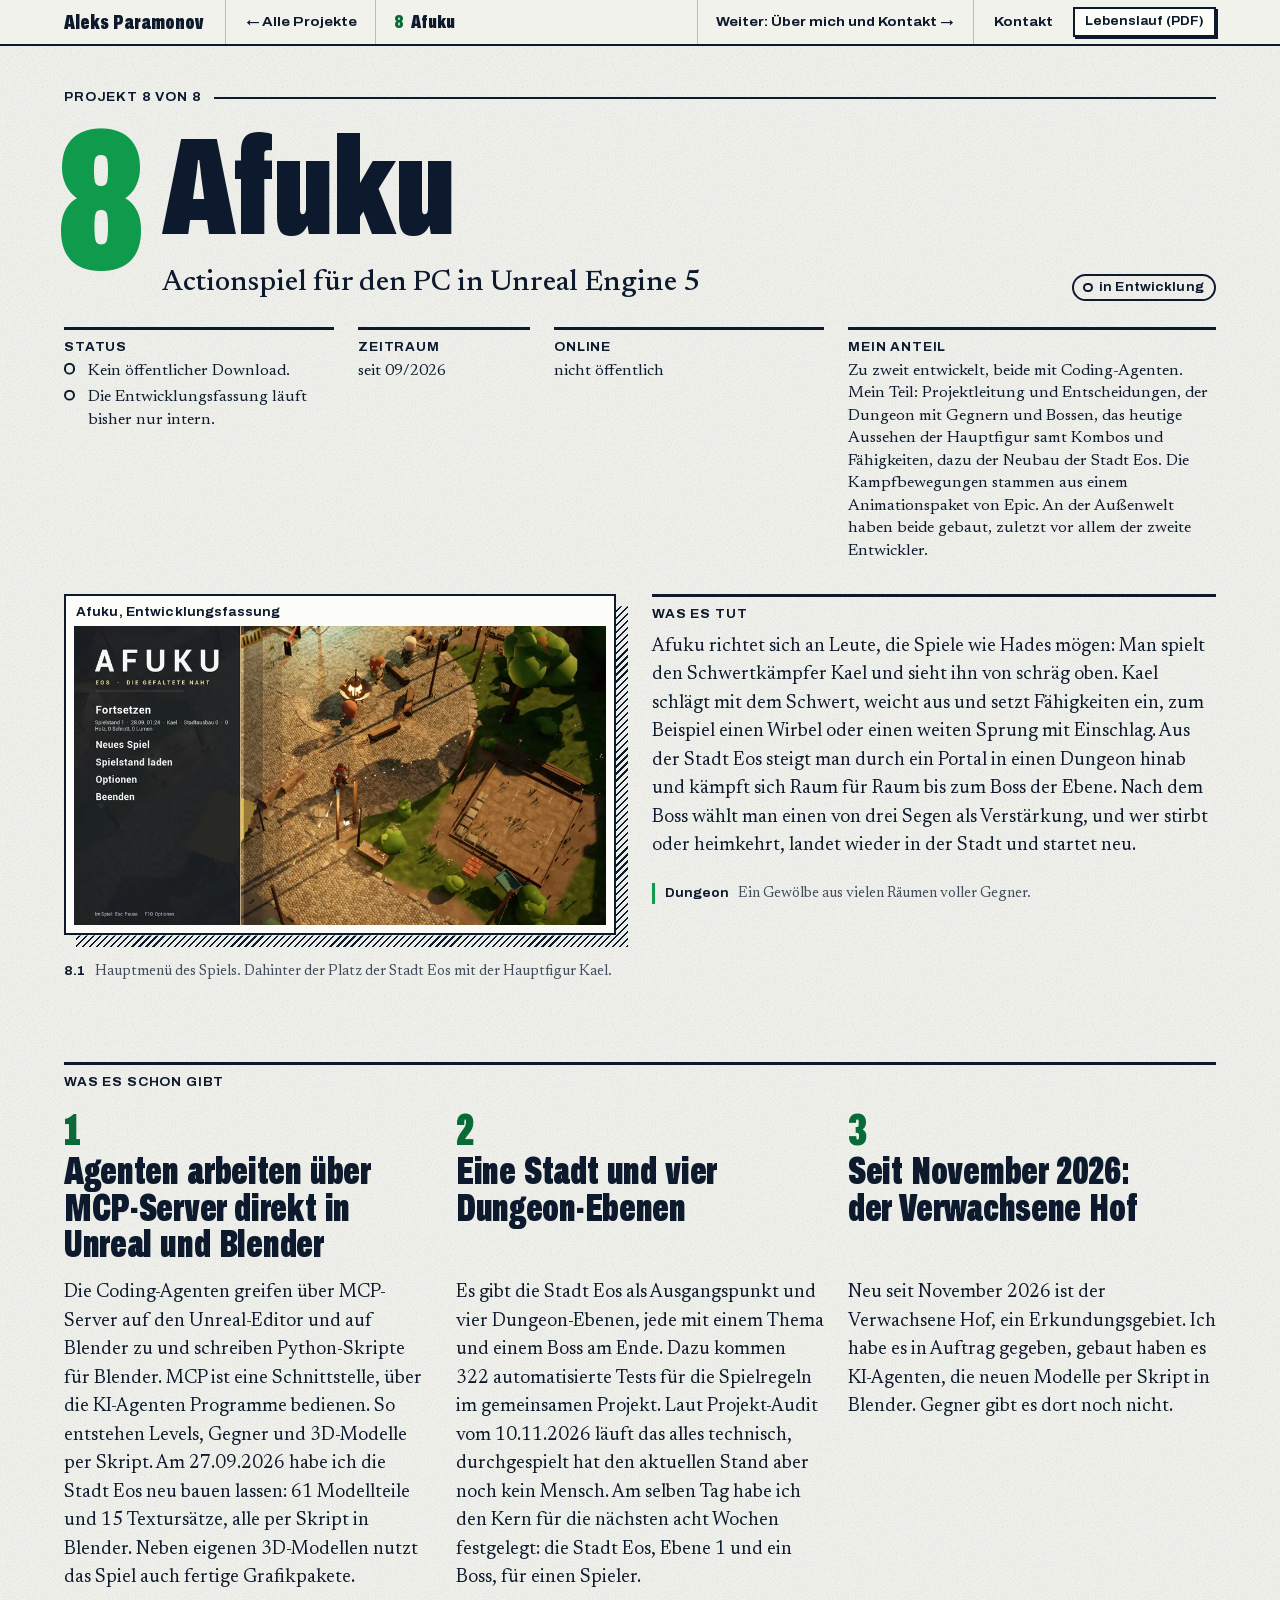
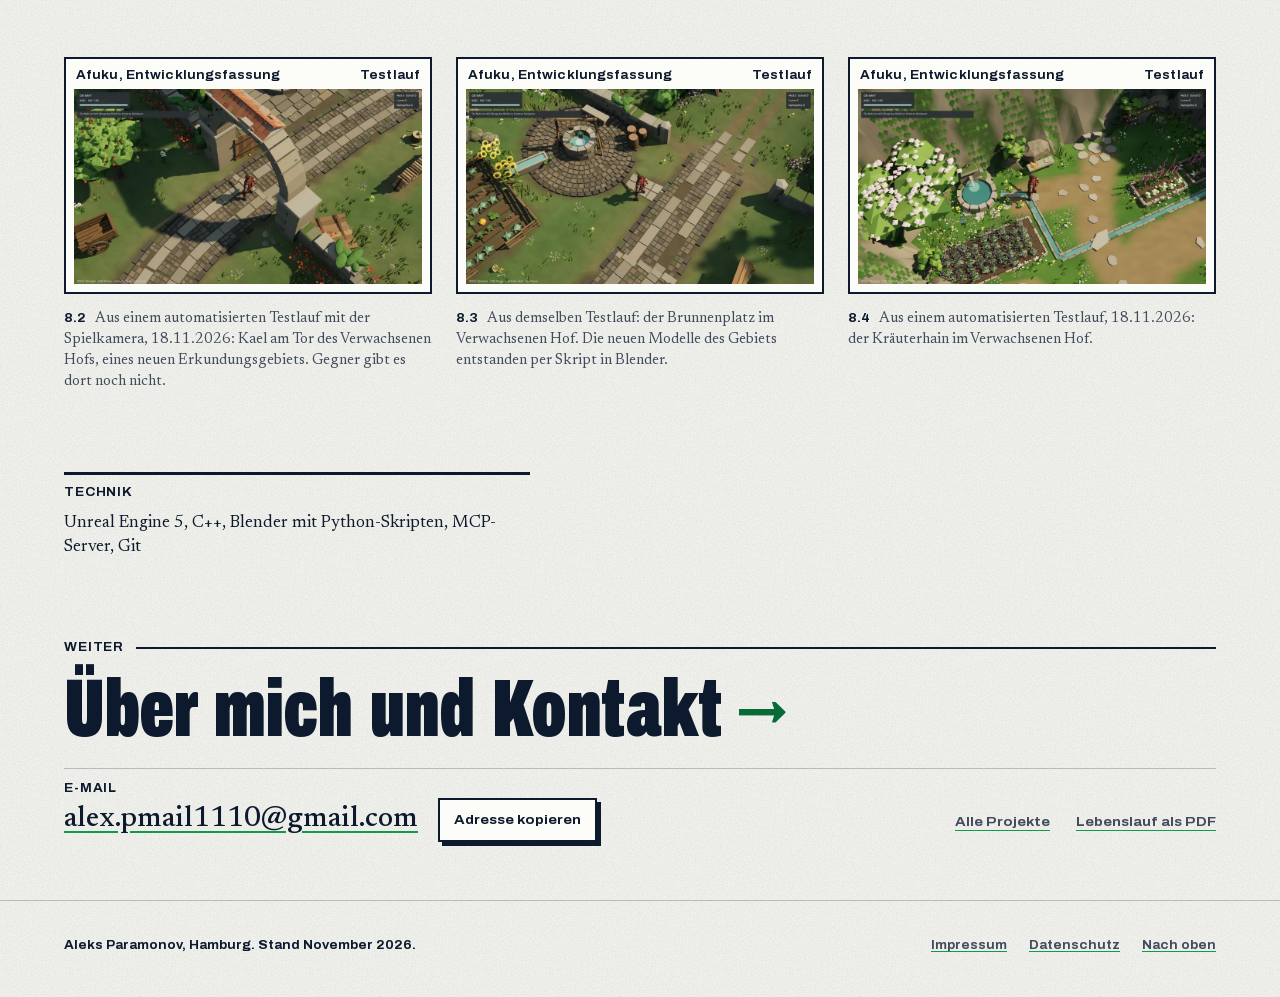
==== commit 5a71b7c0: "Seite aktualisiert" ====
--- a/afuku.html
+++ b/afuku.html
@@ -33,25 +33,14 @@
 #afuku { --abschnitt: 48px; }
 @media (min-width: 700px) { #afuku { --abschnitt: 80px; } }
 #afuku .projekt__kopf > .einstieg__tut { margin-top: 28px; }
-#afuku .projekt__ende > .abzugreihe { margin-top: 0; }
+#afuku .afuku__hof figcaption { text-wrap: pretty; }
 @media (min-width: 700px) and (max-width: 1023.98px) {
   #afuku .projekt__kopf > .einstieg__tut { grid-column: 1 / 7; margin-top: 40px; }
-  #afuku .projekt__ende > .abzugreihe { grid-column: 1 / -1; grid-row: 1; }
-  #afuku .projekt__ende > .technik { grid-row: 2; }
 }
 @media (min-width: 1024px) {
   #afuku .projekt__kopf > .abzug--buehne { grid-column: 2 / 8; grid-row: 6; align-self: start; margin-top: 32px; }
   #afuku .projekt__kopf > .einstieg__tut { grid-column: 8 / -2; grid-row: 6; align-self: start; margin-top: 32px; }
-  #afuku .punkte--kurz > .punkt:first-child { grid-column: 2 / 8; }
-  #afuku .punkte--kurz > .punkt:nth-child(2) { grid-column: 8 / -2; }
-}
-@media (min-width: 1024px) and (max-width: 1279.98px) {
-  #afuku .projekt__ende > .abzugreihe { grid-column: 2 / -2; grid-row: 1; }
-  #afuku .projekt__ende > .technik { grid-row: 2; }
-}
-@media (min-width: 1280px) {
-  #afuku .projekt__ende > .abzugreihe { grid-column: 2 / 8; grid-row: 1; gap: 24px; }
-  #afuku .projekt__ende > .technik { grid-column: 8 / -2; grid-row: 1; }
+  #afuku .punkte > .blatt > .afuku__hof { grid-column: 2 / -2; }
 }
 </style>
 <script src="js/werkbuch.js" defer></script>
@@ -62,7 +51,7 @@
   <div class="leiste__innen">
     <a class="leiste__marke" href="index.html#oben">Aleks Paramonov</a>
     <a class="leiste__zurueck" href="index.html#afuku"><span aria-hidden="true">←</span> <span class="leiste__lang">Alle </span>Projekte</a>
-    <p class="leiste__projekt"><b>7</b> <span>Afuku</span></p>
+    <p class="leiste__projekt"><b>8</b> <span>Afuku</span></p>
     <a class="leiste__weiter" href="index.html#ueber-mich" aria-label="Weiter: Über mich und Kontakt">Weiter<span class="leiste__lang">: Über mich und Kontakt</span> <span aria-hidden="true">→</span></a>
     <a class="leiste__kontakt" href="index.html#kontakt">Kontakt</a>
     <a class="leiste__pdf" href="assets/Aleks_Paramonov_Lebenslauf.pdf" target="_blank" rel="noopener">Lebenslauf<span class="leiste__lang"> (PDF)</span></a>
@@ -75,8 +64,8 @@
 <article class="projekt" id="afuku" aria-labelledby="afuku-titel">
 
   <header class="projekt__kopf blatt">
-    <p class="kapitelzeile"><span>Projekt 7&nbsp;von 7<span class="kapitelzeile__name"><span class="kapitelzeile__trenner">&nbsp;· </span>Aleks&nbsp;Paramonov</span></span></p>
-    <p class="projekt__nr" aria-hidden="true">7</p>
+    <p class="kapitelzeile"><span>Projekt 8&nbsp;von 8<span class="kapitelzeile__name"><span class="kapitelzeile__trenner">&nbsp;· </span>Aleks&nbsp;Paramonov</span></span></p>
+    <p class="projekt__nr" aria-hidden="true">8</p>
     <div class="projekt__titelfeld">
       <h1 class="projekt__titel" id="afuku-titel">Afuku</h1>
     </div>
@@ -109,7 +98,7 @@
           </a>
         </div>
       </div>
-      <figcaption><b>7.1</b> Hauptmenü des Spiels. Dahinter der Platz der Stadt Eos mit der Hauptfigur Kael.</figcaption>
+      <figcaption><b>8.1</b> Hauptmenü des Spiels. Dahinter der Platz der Stadt Eos mit der Hauptfigur Kael.</figcaption>
     </figure>
     <div class="einstieg__tut">
       <h2 class="rubrik">Was es tut</h2>
@@ -135,34 +124,54 @@
           <p>Es gibt die Stadt Eos als Ausgangspunkt und vier Dungeon-Ebenen, jede mit einem Thema und einem Boss am Ende. Dazu kommen 322&nbsp;automatisierte Tests für die Spielregeln im gemeinsamen Projekt. Laut Projekt-Audit vom 10.11.2026 läuft das alles technisch, durchgespielt hat den aktuellen Stand aber noch kein Mensch. Am selben Tag habe ich den Kern für die nächsten acht Wochen festgelegt: die Stadt Eos, Ebene&nbsp;1&nbsp;und ein Boss, für einen Spieler.</p>
         </div>
       </div>
+      <div class="punkt" id="afuku-punkt-3">
+        <h3><span class="punkt__nr" aria-hidden="true">3</span>Seit November 2026: der Verwachsene Hof</h3>
+        <div class="punkt__text">
+          <p>Neu seit November 2026 ist der Verwachsene Hof, ein Erkundungsgebiet. Ich habe es in Auftrag gegeben, gebaut haben es KI-Agenten, die neuen Modelle per Skript in Blender. Gegner gibt es dort noch nicht.</p>
+        </div>
+      </div>
+    </div>
+
+    <div class="blatt">
+      <div class="abzugreihe abzugreihe--drei afuku__hof" data-falten="1">
+        <figure class="abzug">
+          <div class="abzug__flaeche">
+            <div class="abzug__rahmen">
+              <p class="abzug__kopf"><span>Afuku, Entwicklungsfassung</span><span>Testlauf</span></p>
+              <a class="abzug__bild" href="assets/afuku/hof-tor.webp" data-lupe>
+                <img src="assets/afuku/hof-tor-900.webp" srcset="assets/afuku/hof-tor-900.webp 900w, assets/afuku/hof-tor.webp 1800w" sizes="(min-width: 1280px) 400px, (min-width: 700px) 31vw, 92vw" width="1800" height="1013" loading="lazy" decoding="async" alt="Blick von schräg oben auf einen gepflasterten Weg unter einem steinernen Torbogen mit Ziegeldach. Kael mit rotem Schal steht im Tor, daneben Wiese, Blumen, ein Holzkarren und ein Baum. Oben links die Leiste mit Leben, oben rechts Holz, Schrott, Lumen und Nahtsplitter.">
+              </a>
+            </div>
+          </div>
+          <figcaption><b>8.2</b> Aus einem automatisierten Testlauf mit der Spielkamera, 18.11.2026: Kael am Tor des Verwachsenen Hofs, eines neuen Erkundungsgebiets. Gegner gibt es dort noch nicht.</figcaption>
+        </figure>
+        <figure class="abzug">
+          <div class="abzug__flaeche">
+            <div class="abzug__rahmen">
+              <p class="abzug__kopf"><span>Afuku, Entwicklungsfassung</span><span>Testlauf</span></p>
+              <a class="abzug__bild" href="assets/afuku/hof-brunnenplatz.webp" data-lupe>
+                <img src="assets/afuku/hof-brunnenplatz-900.webp" srcset="assets/afuku/hof-brunnenplatz-900.webp 900w, assets/afuku/hof-brunnenplatz.webp 1800w" sizes="(min-width: 1280px) 400px, (min-width: 700px) 31vw, 92vw" width="1800" height="1013" loading="lazy" decoding="async" alt="Ein runder Brunnen mit Holzgestell auf einem Platz aus Pflastersteinen, daneben Fässer, Sonnenblumen, ein Gemüsebeet und ein Steinweg. Kael steht am Rand des Platzes.">
+              </a>
+            </div>
+          </div>
+          <figcaption><b>8.3</b> Aus demselben Testlauf: der Brunnenplatz im Verwachsenen Hof. Die neuen Modelle des Gebiets entstanden per Skript in Blender.</figcaption>
+        </figure>
+        <figure class="abzug">
+          <div class="abzug__flaeche">
+            <div class="abzug__rahmen">
+              <p class="abzug__kopf"><span>Afuku, Entwicklungsfassung</span><span>Testlauf</span></p>
+              <a class="abzug__bild" href="assets/afuku/hof-kraeuterhain.webp" data-lupe>
+                <img src="assets/afuku/hof-kraeuterhain-900.webp" srcset="assets/afuku/hof-kraeuterhain-900.webp 900w, assets/afuku/hof-kraeuterhain.webp 1800w" sizes="(min-width: 1280px) 400px, (min-width: 700px) 31vw, 92vw" width="1800" height="1013" loading="lazy" decoding="async" alt="Ein kleiner Brunnen mit Wasserrinne zwischen blühenden Büschen, Beeten mit Lavendel und Steinplatten auf einem Sandweg. Kael steht neben dem Brunnen.">
+              </a>
+            </div>
+          </div>
+          <figcaption><b>8.4</b> Aus einem automatisierten Testlauf, 18.11.2026: der Kräuterhain im Verwachsenen Hof.</figcaption>
+        </figure>
+      </div>
     </div>
   </section>
 
   <div class="projekt__ende blatt">
-    <div class="abzugreihe" data-falten="1">
-      <figure class="abzug">
-        <div class="abzug__flaeche">
-          <div class="abzug__rahmen">
-            <p class="abzug__kopf"><span>Afuku, Entwicklungsfassung</span><span>Testlauf</span></p>
-            <a class="abzug__bild" href="assets/afuku/segen-auswahl.webp" data-lupe>
-              <img src="assets/afuku/segen-auswahl-900.webp" srcset="assets/afuku/segen-auswahl-900.webp 900w, assets/afuku/segen-auswahl.webp 1600w" sizes="(min-width: 1280px) 23vw, (min-width: 700px) 46vw, 92vw" width="1600" height="900" loading="lazy" decoding="async" alt="Drei Karten nebeneinander mit den Segen Vergeltung, Scharfe Präzision und Brennende Schneide, jede mit Symbol und kurzer Beschreibung.">
-            </a>
-          </div>
-        </div>
-        <figcaption><b>7.2</b> Aus einem automatisierten Testlauf: Nach dem Boss von Ebene&nbsp;4&nbsp;stehen drei Segen zur Wahl für den nächsten Versuch.</figcaption>
-      </figure>
-      <figure class="abzug">
-        <div class="abzug__flaeche">
-          <div class="abzug__rahmen">
-            <p class="abzug__kopf"><span>Afuku</span></p>
-            <a class="abzug__bild" href="assets/afuku/kael-in-eos.webp" data-lupe>
-              <img src="assets/afuku/kael-in-eos-900.webp" srcset="assets/afuku/kael-in-eos-900.webp 900w, assets/afuku/kael-in-eos.webp 1280w" sizes="(min-width: 1280px) 23vw, (min-width: 700px) 46vw, 92vw" width="1280" height="720" loading="lazy" decoding="async" alt="Ein Kämpfer mit rotem Schal, großem Schrottschwert und rundem Schild steht auf einem gepflasterten Platz.">
-            </a>
-          </div>
-        </div>
-        <figcaption><b>7.3</b> Die Hauptfigur Kael in der Stadt Eos, Stand 27.09.2026, mit frei aufgestellter Kamera statt der Spielkamera. Die Figur entstand mit einem Bildgenerator und einem 3D-Generator.</figcaption>
-      </figure>
-    </div>
     <div class="technik">
       <h2 class="rubrik">Technik</h2>
       <p>Unreal Engine&nbsp;5, C++, Blender mit Python-Skripten, MCP-Server, Git</p>
--- a/css/werkbuch.css
+++ b/css/werkbuch.css
@@ -408,7 +408,7 @@
 .kopf__knoepfe .knopf--haupt { flex: 1 1 100%; }
 .kopf__knoepfe .knopf { flex: 1 1 auto; }
 
-/* Lagebild: sieben Projekte und ihr Stand */
+/* Lagebild: acht Projekte und ihr Stand (seit Runde 6) */
 .lage { display: grid; grid-template-columns: 1fr 1fr; column-gap: 14px; margin-top: 28px; border-top: 3px solid var(--tinte); }
 .lage li { border-bottom: 1px solid var(--linie); }
 .lage a {
@@ -475,6 +475,7 @@
 #hoerbuch         { --titel-em: 4.86; --titel-em-schmal: 3.13; }
 #afuku            { --titel-em: 2.1; }
 #agenten          { --titel-em: 8.31; --titel-em-schmal: 5.2; }
+#youtube          { --titel-em: 5.56; --titel-em-schmal: 3.15; }   /* Runde 6: "YouTube-Kanäle", schmal "YouTube-" */
 
 .steckbrief { margin-top: 26px; border-bottom: 2px solid var(--tinte); }
 .steckbrief > div { display: grid; grid-template-columns: 6.2rem minmax(0, 1fr); column-gap: 10px; padding: 10px 0 11px; border-top: 1px solid var(--tinte); }
@@ -1325,7 +1326,7 @@
   }
   .kopf__fakten { grid-column: 2 / -2; grid-row: 5; margin-top: 26px; grid-template-columns: 3.05fr 3.75fr 2.75fr 2.45fr; justify-content: stretch; column-gap: 24px; }
   .kopf__fakten dd { font-size: clamp(1.4rem, 1.95vw, 1.75rem); }
-  .lage { grid-column: 2 / -2; grid-row: 6; grid-template-columns: repeat(7, auto); justify-content: space-between; column-gap: 18px; margin-top: 20px; border-top: 1px solid var(--tinte); }
+  .lage { grid-column: 2 / -2; grid-row: 6; grid-template-columns: repeat(8, auto); justify-content: space-between; column-gap: 18px; margin-top: 20px; border-top: 1px solid var(--tinte); }
   .lage li { border-bottom: 0; }
   .lage a { min-height: 50px; padding: 9px 0 0; grid-template-columns: auto minmax(0, 1fr); column-gap: 7px; }
   .lage__nr { font-size: 2.5rem; }
@@ -1487,6 +1488,12 @@
 
 @media (min-width: 1340px) {
   .lage__name { white-space: nowrap; }
+}
+/* Runde 6: acht Eintraege. Von 1280 bis 1339 px bricht kein Name um, dafuer ist die Luecke kleiner,
+   so bleibt die Lage-Zeile bei 1280 x 800 einzeilig im ersten Bildschirm. */
+@media (min-width: 1280px) and (max-width: 1339.98px) {
+  .lage__name { white-space: nowrap; }
+  .lage { column-gap: 10px; }
 }
 
 /* Handy quer (G12): Bei hoechstens 500 px Hoehe laeuft die Leiste nicht mit. Sie naehme sonst ein Achtel
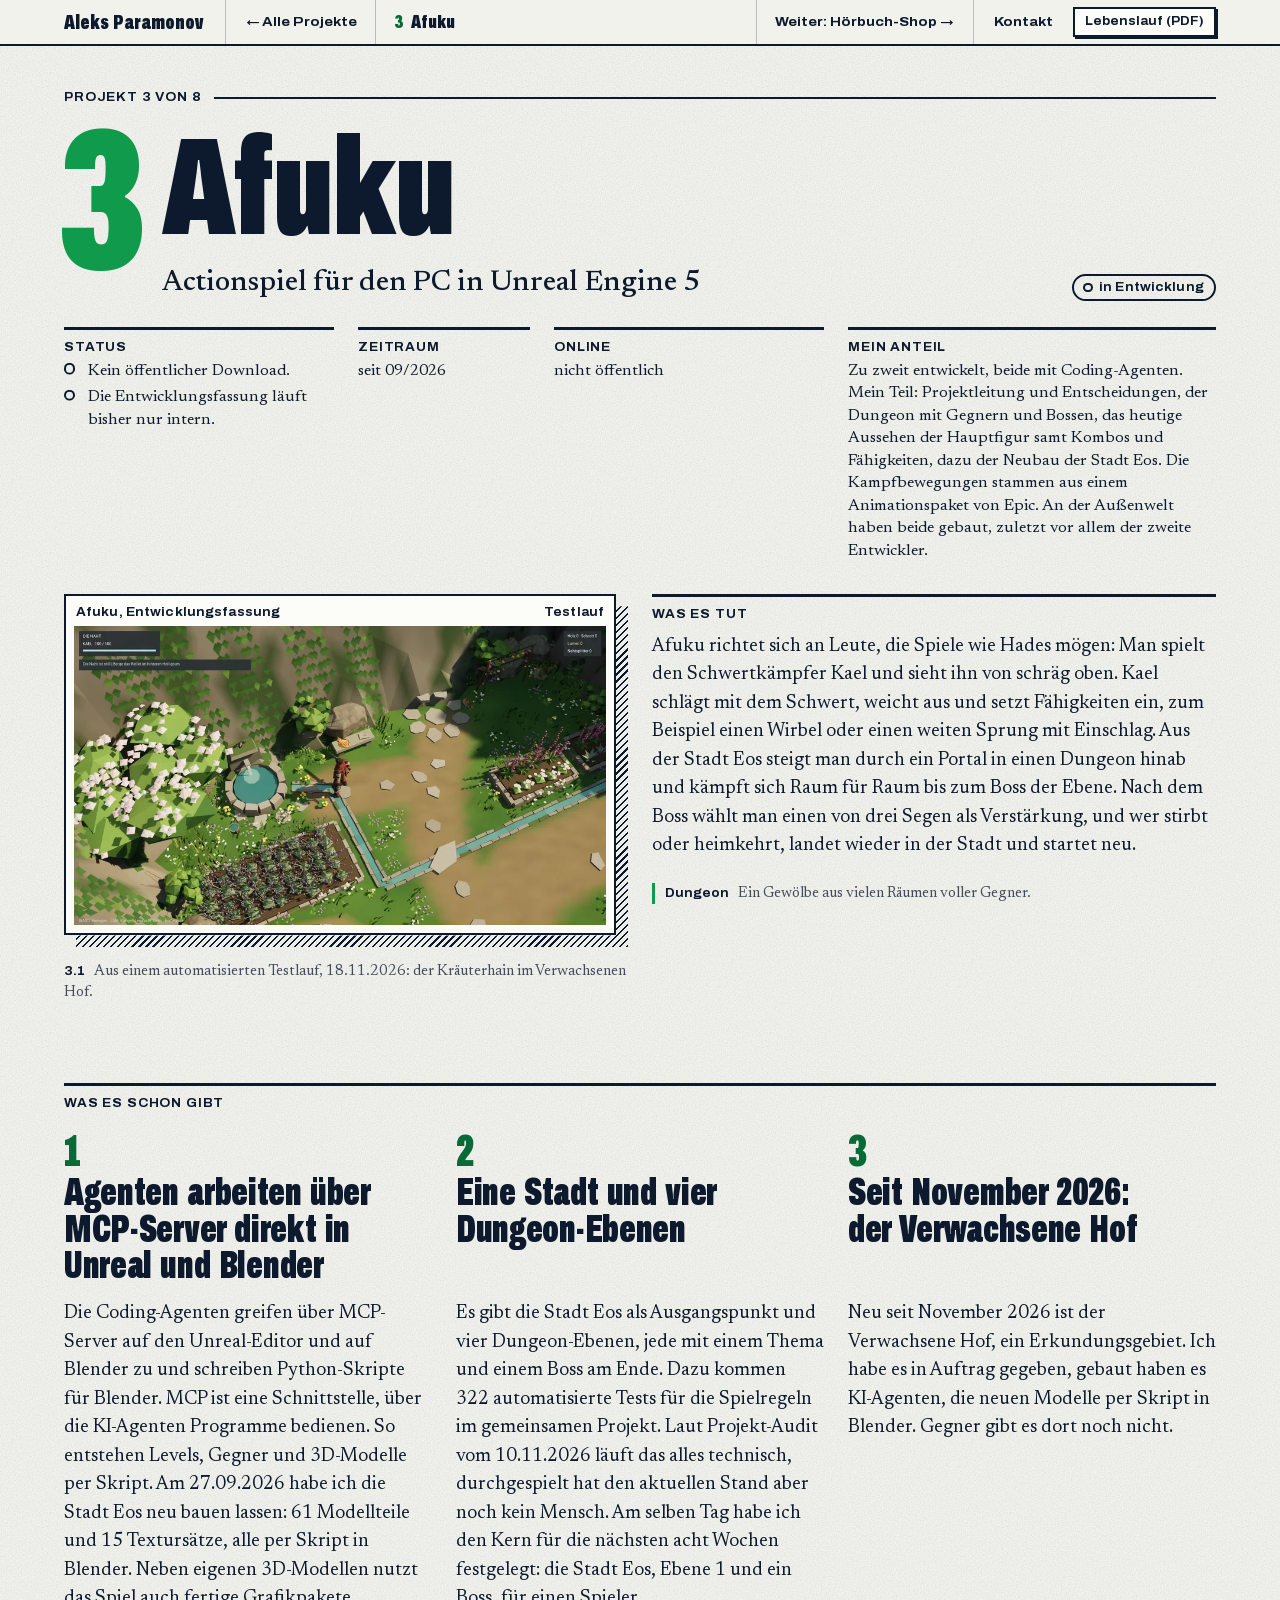
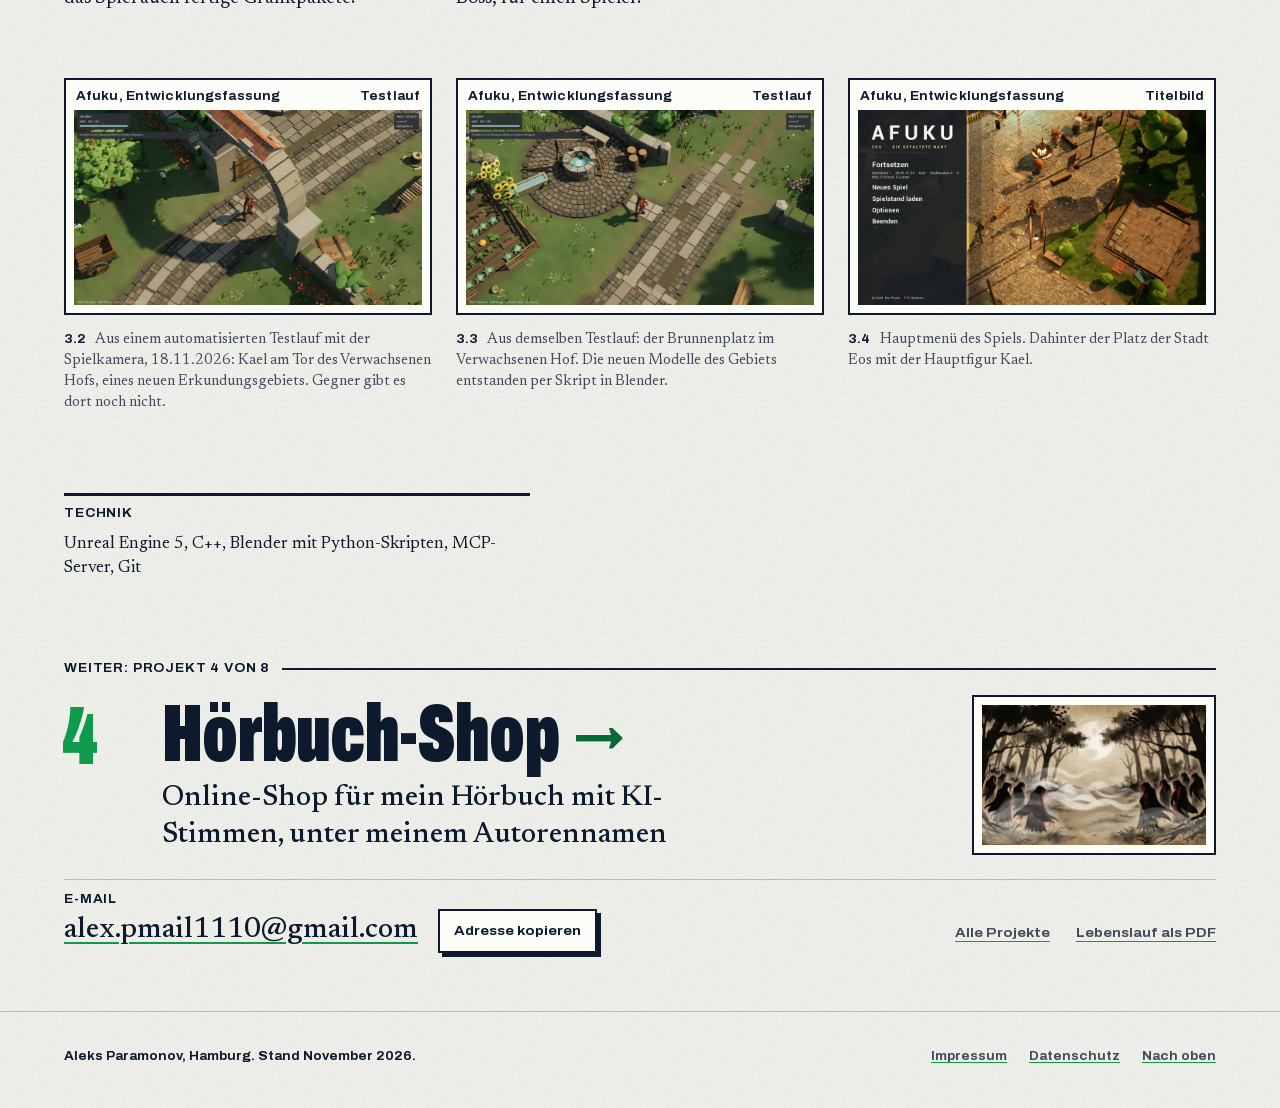
==== commit 673e5411: "Seite aktualisiert" ====
--- a/afuku.html
+++ b/afuku.html
@@ -51,8 +51,8 @@
   <div class="leiste__innen">
     <a class="leiste__marke" href="index.html#oben">Aleks Paramonov</a>
     <a class="leiste__zurueck" href="index.html#afuku"><span aria-hidden="true">←</span> <span class="leiste__lang">Alle </span>Projekte</a>
-    <p class="leiste__projekt"><b>8</b> <span>Afuku</span></p>
-    <a class="leiste__weiter" href="index.html#ueber-mich" aria-label="Weiter: Über mich und Kontakt">Weiter<span class="leiste__lang">: Über mich und Kontakt</span> <span aria-hidden="true">→</span></a>
+    <p class="leiste__projekt"><b>3</b> <span>Afuku</span></p>
+    <a class="leiste__weiter" href="hoerbuch.html" aria-label="Weiter: Hörbuch-Shop">Weiter<span class="leiste__lang">: Hörbuch-Shop</span> <span aria-hidden="true">→</span></a>
     <a class="leiste__kontakt" href="index.html#kontakt">Kontakt</a>
     <a class="leiste__pdf" href="assets/Aleks_Paramonov_Lebenslauf.pdf" target="_blank" rel="noopener">Lebenslauf<span class="leiste__lang"> (PDF)</span></a>
   </div>
@@ -64,8 +64,8 @@
 <article class="projekt" id="afuku" aria-labelledby="afuku-titel">
 
   <header class="projekt__kopf blatt">
-    <p class="kapitelzeile"><span>Projekt 8&nbsp;von 8<span class="kapitelzeile__name"><span class="kapitelzeile__trenner">&nbsp;· </span>Aleks&nbsp;Paramonov</span></span></p>
-    <p class="projekt__nr" aria-hidden="true">8</p>
+    <p class="kapitelzeile"><span>Projekt 3&nbsp;von 8<span class="kapitelzeile__name"><span class="kapitelzeile__trenner">&nbsp;· </span>Aleks&nbsp;Paramonov</span></span></p>
+    <p class="projekt__nr" aria-hidden="true">3</p>
     <div class="projekt__titelfeld">
       <h1 class="projekt__titel" id="afuku-titel">Afuku</h1>
     </div>
@@ -92,13 +92,13 @@
     <figure class="abzug abzug--buehne">
       <div class="abzug__flaeche">
         <div class="abzug__rahmen">
-          <p class="abzug__kopf"><span>Afuku, Entwicklungsfassung</span></p>
-          <a class="abzug__bild" href="assets/afuku/hauptmenue.webp" data-lupe>
-            <img src="assets/afuku/hauptmenue-900.webp" srcset="assets/afuku/hauptmenue-900.webp 900w, assets/afuku/hauptmenue.webp 1600w" sizes="(min-width: 1024px) 46vw, 94vw" width="1600" height="900" loading="eager" fetchpriority="high" decoding="async" alt="Titelbild mit dem Schriftzug Afuku und den Menüpunkten Fortsetzen, Neues Spiel, Spielstand laden, Optionen und Beenden. Rechts ein gepflasterter Platz mit Lagerfeuer, gesehen von schräg oben.">
+          <p class="abzug__kopf"><span>Afuku, Entwicklungsfassung</span><span>Testlauf</span></p>
+          <a class="abzug__bild" href="assets/afuku/hof-kraeuterhain.webp" data-lupe>
+            <img src="assets/afuku/hof-kraeuterhain-900.webp" srcset="assets/afuku/hof-kraeuterhain-900.webp 900w, assets/afuku/hof-kraeuterhain.webp 1800w" sizes="(min-width: 1024px) 46vw, 94vw" width="1800" height="1013" loading="eager" fetchpriority="high" decoding="async" alt="Ein kleiner Brunnen mit Wasserrinne zwischen blühenden Büschen, Beeten mit Lavendel und Steinplatten auf einem Sandweg. Kael steht neben dem Brunnen.">
           </a>
         </div>
       </div>
-      <figcaption><b>8.1</b> Hauptmenü des Spiels. Dahinter der Platz der Stadt Eos mit der Hauptfigur Kael.</figcaption>
+      <figcaption><b>3.1</b> Aus einem automatisierten Testlauf, 18.11.2026: der Kräuterhain im Verwachsenen Hof.</figcaption>
     </figure>
     <div class="einstieg__tut">
       <h2 class="rubrik">Was es tut</h2>
@@ -143,7 +143,7 @@
               </a>
             </div>
           </div>
-          <figcaption><b>8.2</b> Aus einem automatisierten Testlauf mit der Spielkamera, 18.11.2026: Kael am Tor des Verwachsenen Hofs, eines neuen Erkundungsgebiets. Gegner gibt es dort noch nicht.</figcaption>
+          <figcaption><b>3.2</b> Aus einem automatisierten Testlauf mit der Spielkamera, 18.11.2026: Kael am Tor des Verwachsenen Hofs, eines neuen Erkundungsgebiets. Gegner gibt es dort noch nicht.</figcaption>
         </figure>
         <figure class="abzug">
           <div class="abzug__flaeche">
@@ -154,18 +154,18 @@
               </a>
             </div>
           </div>
-          <figcaption><b>8.3</b> Aus demselben Testlauf: der Brunnenplatz im Verwachsenen Hof. Die neuen Modelle des Gebiets entstanden per Skript in Blender.</figcaption>
+          <figcaption><b>3.3</b> Aus demselben Testlauf: der Brunnenplatz im Verwachsenen Hof. Die neuen Modelle des Gebiets entstanden per Skript in Blender.</figcaption>
         </figure>
         <figure class="abzug">
           <div class="abzug__flaeche">
             <div class="abzug__rahmen">
-              <p class="abzug__kopf"><span>Afuku, Entwicklungsfassung</span><span>Testlauf</span></p>
-              <a class="abzug__bild" href="assets/afuku/hof-kraeuterhain.webp" data-lupe>
-                <img src="assets/afuku/hof-kraeuterhain-900.webp" srcset="assets/afuku/hof-kraeuterhain-900.webp 900w, assets/afuku/hof-kraeuterhain.webp 1800w" sizes="(min-width: 1280px) 400px, (min-width: 700px) 31vw, 92vw" width="1800" height="1013" loading="lazy" decoding="async" alt="Ein kleiner Brunnen mit Wasserrinne zwischen blühenden Büschen, Beeten mit Lavendel und Steinplatten auf einem Sandweg. Kael steht neben dem Brunnen.">
+              <p class="abzug__kopf"><span>Afuku, Entwicklungsfassung</span><span>Titelbild</span></p>
+              <a class="abzug__bild" href="assets/afuku/hauptmenue.webp" data-lupe>
+                <img src="assets/afuku/hauptmenue-900.webp" srcset="assets/afuku/hauptmenue-900.webp 900w, assets/afuku/hauptmenue.webp 1600w" sizes="(min-width: 1280px) 400px, (min-width: 700px) 31vw, 92vw" width="1600" height="900" loading="lazy" decoding="async" alt="Titelbild mit dem Schriftzug Afuku und den Menüpunkten Fortsetzen, Neues Spiel, Spielstand laden, Optionen und Beenden. Rechts ein gepflasterter Platz mit Lagerfeuer, gesehen von schräg oben.">
               </a>
             </div>
           </div>
-          <figcaption><b>8.4</b> Aus einem automatisierten Testlauf, 18.11.2026: der Kräuterhain im Verwachsenen Hof.</figcaption>
+          <figcaption><b>3.4</b> Hauptmenü des Spiels. Dahinter der Platz der Stadt Eos mit der Hauptfigur Kael.</figcaption>
         </figure>
       </div>
     </div>
@@ -179,9 +179,12 @@
   </div>
 
   <nav class="fall-ende blatt" aria-label="Weiter">
-    <p class="fall-ende__kapitel">Weiter</p>
-    <a class="fall-ende__naechstes" href="index.html#ueber-mich">
-      <span class="fall-ende__name">Über mich und Kontakt</span>
+    <p class="fall-ende__kapitel">Weiter: Projekt 4&nbsp;von 8</p>
+    <a class="fall-ende__naechstes" href="hoerbuch.html">
+      <span class="fall-ende__ziffer" aria-hidden="true">4</span>
+      <span class="fall-ende__name">Hörbuch-Shop</span>
+      <span class="fall-ende__kurz">Online-Shop für mein Hörbuch mit KI-Stimmen, unter meinem Autorennamen</span>
+      <img class="fall-ende__bild" src="assets/projekte/hoerbuch-900.webp" alt="" width="900" height="563" loading="lazy">
     </a>
     <p class="fall-ende__kontakt"><span class="kontakt__art">E-Mail</span> <a href="mailto:alex.pmail1110@gmail.com?subject=AI%20Developer%2C%20Aleks%20Paramonov">alex.pmail1110@gmail.com</a>
       <button class="knopf knopf--klein kontakt__kopieren" type="button" data-kopieren="alex.pmail1110@gmail.com" hidden>Adresse kopieren</button></p>
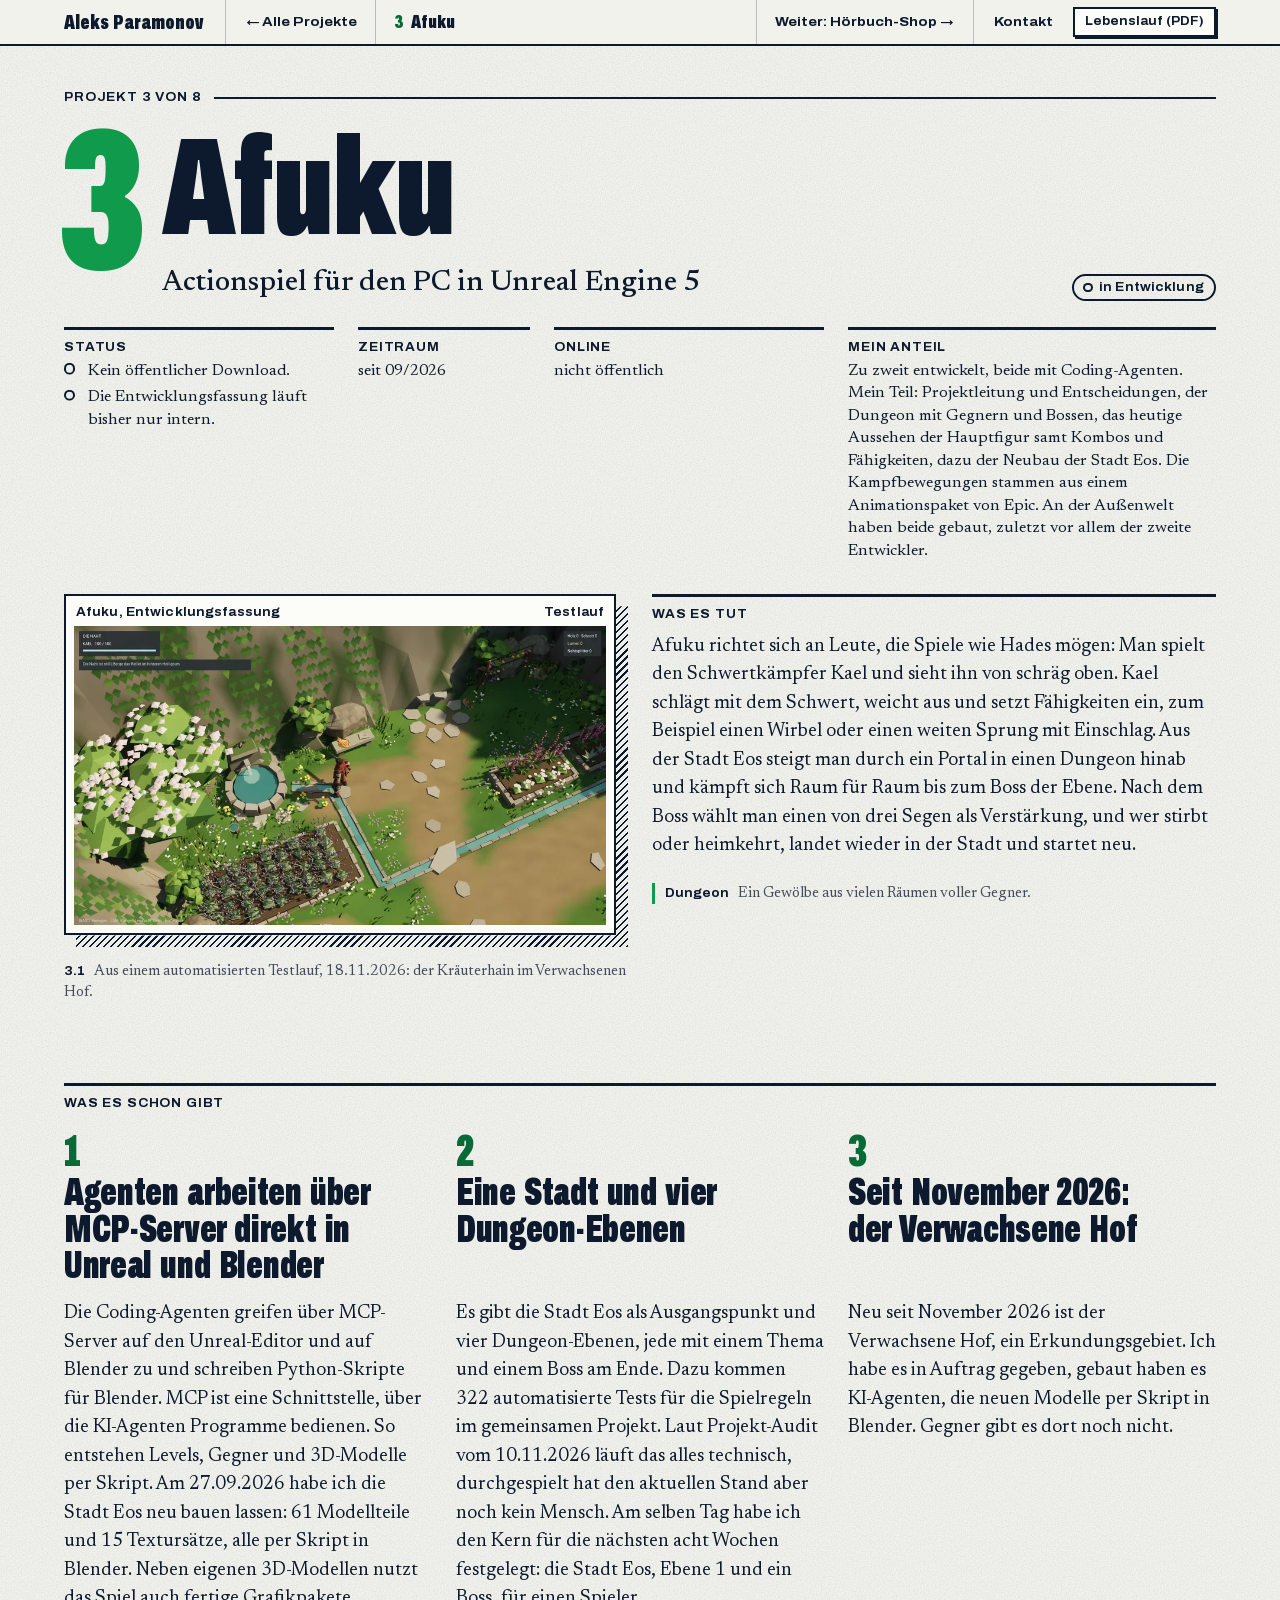
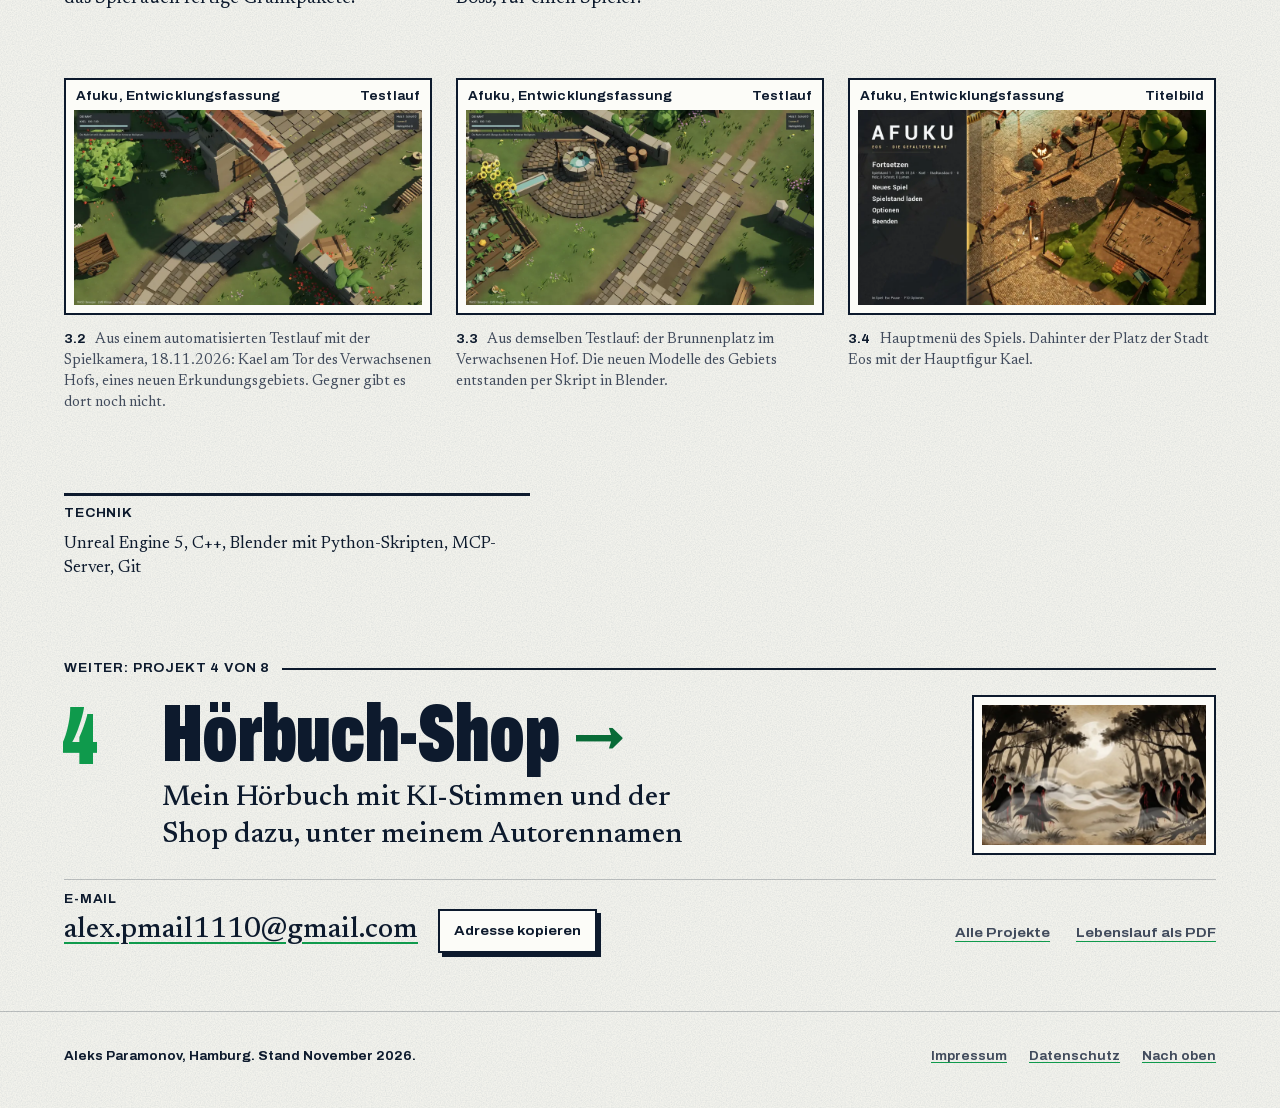
==== commit 1051e6be: "Seite aktualisiert" ====
--- a/afuku.html
+++ b/afuku.html
@@ -183,7 +183,7 @@
     <a class="fall-ende__naechstes" href="hoerbuch.html">
       <span class="fall-ende__ziffer" aria-hidden="true">4</span>
       <span class="fall-ende__name">Hörbuch-Shop</span>
-      <span class="fall-ende__kurz">Online-Shop für mein Hörbuch mit KI-Stimmen, unter meinem Autorennamen</span>
+      <span class="fall-ende__kurz">Mein Hörbuch mit KI-Stimmen und der Shop dazu, unter meinem Autorennamen</span>
       <img class="fall-ende__bild" src="assets/projekte/hoerbuch-900.webp" alt="" width="900" height="563" loading="lazy">
     </a>
     <p class="fall-ende__kontakt"><span class="kontakt__art">E-Mail</span> <a href="mailto:alex.pmail1110@gmail.com?subject=AI%20Developer%2C%20Aleks%20Paramonov">alex.pmail1110@gmail.com</a>
--- a/css/werkbuch.css
+++ b/css/werkbuch.css
@@ -630,6 +630,43 @@
   left: auto; right: calc(4px - var(--passepartout)); bottom: calc(100% + 4px);
   padding: 0 12px; box-shadow: none; font-size: var(--t-etikett);
 }
+/* Knopf "Ton an" / "Ton aus" (seit 24.11.2026): steht links neben "Abspielen", gleich gebaut, mit Lautsprecher.
+   Gedrueckt (Ton laeuft) ist er gruen. */
+.clip__ton {
+  display: inline-flex; align-items: center; gap: .55em; flex: none;
+  min-width: 44px; min-height: 44px; padding: 0 12px;
+  background: var(--zettel); color: var(--tinte); border: 2px solid var(--tinte);
+  font-family: var(--f-etikett); font-weight: 700; font-size: var(--t-etikett); line-height: 1; cursor: pointer;
+}
+.clip__ton::before {
+  content: ""; flex: none; width: .95em; height: .8em; background: currentColor;
+  clip-path: polygon(0 30%, 32% 30%, 68% 0, 68% 100%, 32% 70%, 0 70%);
+}
+.clip__ton[aria-pressed="true"] { background: var(--gruen); }
+@media (hover: hover) and (pointer: fine) { .clip__ton:hover { background: var(--gruen); } }
+.clip__ton:focus-visible { outline: 3px solid var(--tinte); outline-offset: 2px; }
+.abzug__kopf > .clip__ton { margin: calc(var(--passepartout) * -1 + 3px) 6px -2px auto; }
+.abzug__kopf > .clip__ton + .clip__knopf { margin-left: 0; }
+.abzug__kopf > span + span ~ .clip__ton { margin-left: 0; }
+
+/* Handy: Mit zwei Knoepfen wird die Zeile eng. Die Etiketten stehen dann oben, die Knoepfe darunter rechts. */
+@media (max-width: 699.98px) {
+  .abzug__kopf:has(> .clip__ton) { flex-wrap: wrap; row-gap: 6px; }
+  .abzug__kopf:has(> .clip__ton) > span { flex: 1 1 40%; overflow-wrap: normal; }
+}
+/* Ab 700 px bleiben Etikett und beide Knoepfe in einer Zeile: Das Etikett bricht um, die Zeile bleibt so hoch
+   wie mit einem Knopf. So stehen Rahmen nebeneinander weiter buendig (YouTube-Buehne). */
+@media (min-width: 700px) {
+  .abzug__kopf:has(> .clip__ton) { flex-wrap: nowrap; }
+  .abzug__kopf:has(> .clip__ton) > span { overflow-wrap: normal; }
+}
+
+/* Hoerprobe: ein Stueck zum Anhoeren mit den Bedienelementen des Browsers. Laedt erst beim Abspielen. */
+.hoerprobe { display: grid; gap: 10px; padding: 16px 18px 18px; background: var(--zettel); border: 2px solid var(--tinte); }
+.hoerprobe__titel { font-family: var(--f-plakat); font-weight: 900; font-size: 1.5rem; line-height: 1.05; }
+.hoerprobe__text { font-size: 1rem; line-height: 1.4; max-width: 38em; text-wrap: pretty; }
+.hoerprobe audio { width: 100%; min-height: 44px; }
+
 /* ein zweiter Hinweis in der Zeile (zum Beispiel "Wiedergabe") bleibt rechts, direkt vor dem Knopf */
 .abzug__kopf:has(> .clip__knopf) > span + span { margin-left: auto; }
 .abzug__kopf > span + span ~ .clip__knopf { margin-left: 0; }
